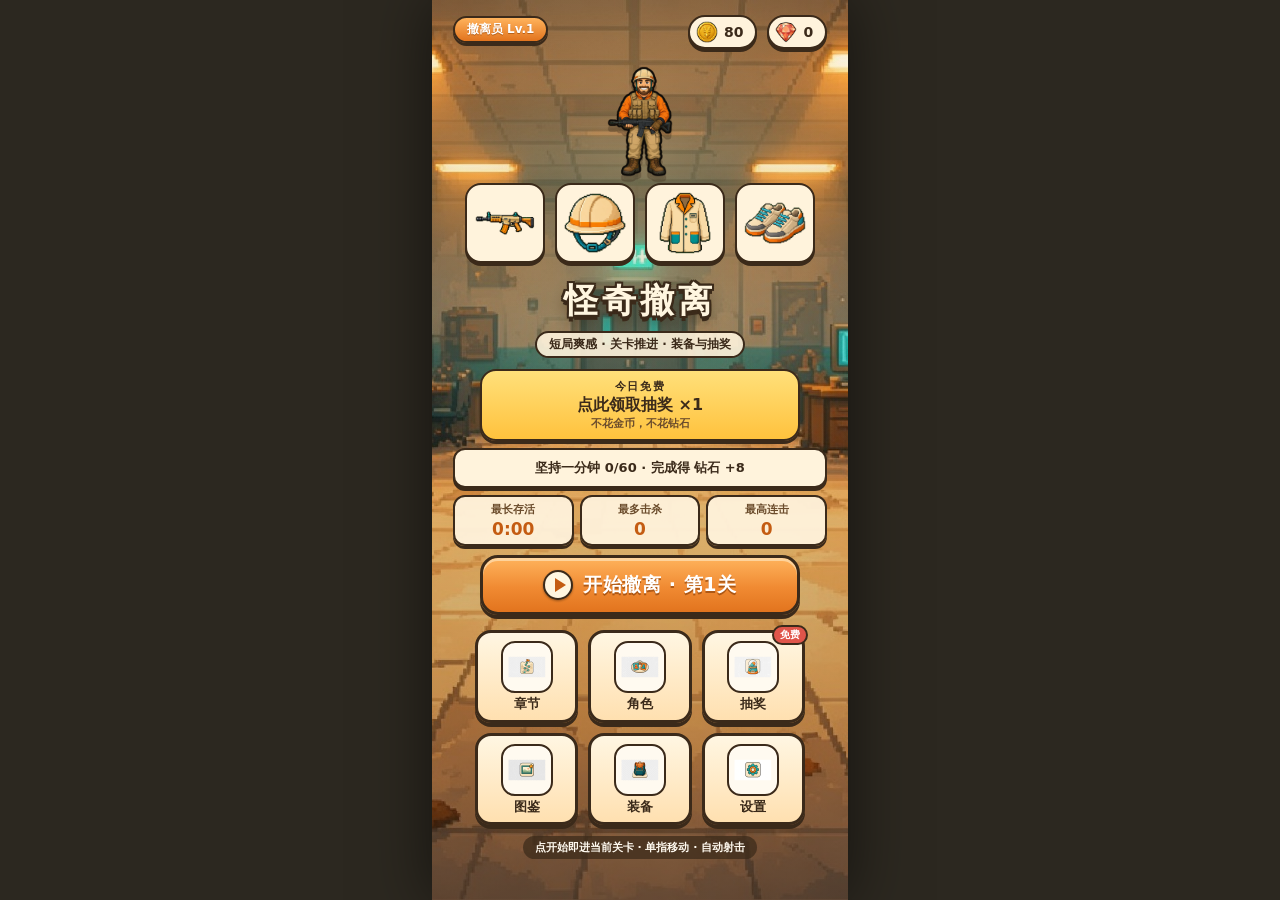
==== guaiqi-evacuate/index.html @ c4821981 "Merge main into the polish branch and keep the new hub art. Daily claim, achievements, and softer ba" ====
<!DOCTYPE html>
<html lang="zh-CN">
<head>
  <meta charset="UTF-8" />
  <link rel="icon" href="data:," />
  <meta name="viewport" content="width=device-width, initial-scale=1, maximum-scale=1, user-scalable=no, viewport-fit=cover" />
  <meta name="apple-mobile-web-app-capable" content="yes" />
  <meta name="mobile-web-app-capable" content="yes" />
  <meta name="theme-color" content="#f2d9a8" />
  <title>怪奇撤离</title>
  <link rel="stylesheet" href="css/style.css" />
</head>
<body>
  <div id="app">
    <div id="loading" class="screen">
      <div class="load-art" aria-hidden="true"></div>
      <div class="load-scrim"></div>
      <div class="load-inner">
        <img class="logo-img" src="assets/logo_evacuate.png" alt=""/>
        <h1 class="title-zh">怪奇撤离</h1>
        <p class="subtitle">废弃设施 · 清怪撤离</p>
        <div class="progress-wrap"><div id="load-bar" class="progress-bar"></div></div>
        <p id="load-text" class="load-text">加载中… 0%</p>
      </div>
    </div>

    <div id="home" class="screen hidden">
      <div class="home-bg"></div>
      <div id="meta-player-lv" class="meta-lv">撤离员 Lv.1</div>
      <div class="currency-bar">
        <div class="cur-chip coin"><img class="cur-ico" src="assets/icon_coin.png" alt=""/><strong id="meta-coins">0</strong></div>
        <div class="cur-chip dia"><img class="cur-ico" src="assets/icon_diamond.png" alt=""/><strong id="meta-diamonds">0</strong></div>
      </div>
      <div class="home-content">
        <div class="home-hero">
          <img id="home-hero-art" class="home-hero-art" src="assets/char_grin_full.png" alt=""/>
          <div id="home-loadout" class="home-loadout"></div>
        </div>
        <h1 class="title-zh">怪奇撤离</h1>
        <p class="tagline">短局爽感 · 关卡推进 · 装备与抽奖</p>
        <button type="button" id="daily-gift" class="daily-gift hidden">
          <span class="dg-kicker">今日免费</span>
          <span class="dg-main">点此领取抽奖 ×1</span>
          <span class="dg-sub">不花金币，不花钻石</span>
        </button>
        <div id="daily-quest-chip" class="quest-chip"></div>
        <div class="stats-row">
          <div class="stat-chip"><span>最长存活</span><strong id="best-time">0:00</strong></div>
          <div class="stat-chip"><span>最多击杀</span><strong id="best-kills">0</strong></div>
          <div class="stat-chip"><span>最高连击</span><strong id="best-combo">0</strong></div>
        </div>
        <button id="btn-play" class="btn primary glow btn-play"><span class="play-ico" aria-hidden="true"></span><span id="btn-play-label">开始撤离</span><span class="btn-shine" aria-hidden="true"></span></button>
        <div class="hub-grid">
          <button id="btn-stages" class="hub-btn"><img src="assets/hub_stages.png" alt=""/><span>章节</span></button>
          <button id="btn-chars" class="hub-btn"><img src="assets/hub_chars.png" alt=""/><span>角色</span></button>
          <button id="btn-gacha" class="hub-btn hub-gift"><img src="assets/hub_gacha.png" alt=""/><span>抽奖</span><i id="hub-gacha-dot" class="hub-dot hidden">免费</i></button>
          <button id="btn-gallery" class="hub-btn"><img src="assets/hub_gallery.png" alt=""/><span>图鉴</span></button>
          <button id="btn-bag" class="hub-btn"><img src="assets/hub_bag.png" alt=""/><span>装备</span></button>
          <button id="btn-settings" class="hub-btn"><img src="assets/hub_settings.png" alt=""/><span>设置</span></button>
        </div>
        <p class="hint">点开始即进当前关卡 · 单指移动 · 自动射击</p>
      </div>
    </div>

    <!-- Stage select -->
    <div id="stages" class="overlay hidden">
      <div class="panel wide">
        <h2 class="with-ico"><img src="assets/hub_stages.png" alt=""/>选择关卡</h2>
        <div id="stage-cards" class="stage-cards"></div>
        <button id="btn-stages-close" class="btn ghost">返回</button>
      </div>
    </div>

    <!-- Characters -->
    <div id="chars" class="overlay hidden">
      <div class="panel wide">
        <h2 class="with-ico"><img src="assets/hub_chars.png" alt=""/>选择角色</h2>
        <div id="char-cards" class="char-cards"></div>
        <button id="btn-chars-close" class="btn ghost">返回</button>
      </div>
    </div>

    <!-- Gacha -->
    <div id="gacha" class="overlay hidden">
      <div class="panel">
        <h2 class="with-ico"><img src="assets/hub_gacha.png" alt=""/>设施补给抽奖</h2>
        <p class="gacha-pity">保底进度 <strong id="pity-num">0</strong>/10（必出史诗+）</p>
        <p class="gacha-note">已拥有的装备/挂件出率提升，重复抽到 = 免费强化</p>
        <p id="gacha-free-status" class="gacha-free-status">今日免费还没领，点下面的金色按钮</p>
        <div id="gacha-result" class="gacha-result hidden"></div>
        <button id="btn-gacha-free" class="btn primary glow">每日免费 ×1</button>
        <button id="btn-gacha-ad" class="btn secondary">看广告再抽</button>
        <button id="btn-gacha-coin" class="btn secondary">金币抽（80）</button>
        <button id="btn-gacha-dia" class="btn secondary">钻石抽（15）</button>
        <button id="btn-gacha-close" class="btn ghost">返回</button>
      </div>
    </div>

    <!-- Gallery -->
    <div id="gallery" class="overlay hidden">
      <div class="panel wide">
        <h2 class="with-ico"><img src="assets/hub_gallery.png" alt=""/>设施图鉴 <small id="gallery-count"></small></h2>
        <div id="gallery-grid" class="gallery-grid"></div>
        <div id="gallery-detail" class="gallery-detail hidden"></div>
        <button id="btn-gallery-close" class="btn ghost">返回</button>
      </div>
    </div>

    <!-- Gear + charm bag -->
    <div id="bag" class="overlay hidden">
      <div class="panel wide premium-panel">
        <h2 class="with-ico"><img src="assets/hub_bag.png" alt=""/>装备栏</h2>
        <p id="mat-line" class="mat-line">材料 —</p>
        <div id="gear-slots" class="gear-slots"></div>
        <h3 class="subhead">被动挂件（最多2）</h3>
        <div id="equip-slots" class="equip-slots"></div>
        <h3 class="subhead">背包</h3>
        <div id="bag-grid" class="bag-grid"></div>
        <button id="btn-bag-close" class="btn ghost">返回</button>
      </div>
    </div>

    <div id="game-wrap" class="screen hidden">
      <canvas id="game" width="390" height="844"></canvas>
      <div id="hud" class="hud">
        <button type="button" id="btn-pause" class="hud-pause" aria-label="暂停" title="暂停">
          <img src="assets/ui_btn_pause.png" alt=""/>
        </button>
        <div class="hud-stage"><span id="hud-stage">办公区</span> · <span id="hud-wave">波次 1</span></div>
        <div class="hud-top">
          <div class="hp-wrap"><div id="hp-bar" class="hp-bar"></div></div>
          <div class="hud-meta">
            <span id="hud-time">0:00</span>
            <span id="hud-kills">击杀 0</span>
            <span id="hud-lv">Lv.1</span>
          </div>
        </div>
        <div class="xp-wrap"><div id="xp-bar" class="xp-bar"></div></div>
        <div class="hud-progress"><div id="clear-bar" class="clear-bar"></div></div>
        <div id="hud-combo" class="hud-combo hidden">×0</div>
        <div id="hud-shield" class="hud-shield hidden">盾×0</div>
      </div>
      <div id="move-hint" class="move-hint hidden">按住屏幕拖动移动</div>
      <div id="joystick" class="joystick">
        <div id="joy-base" class="joy-base"></div>
        <div id="joy-knob" class="joy-knob"></div>
      </div>
    </div>

    <div id="upgrade" class="overlay hidden">
      <div class="panel pulse-panel premium-panel">
        <h2>升级！选择一项</h2>
        <div id="upgrade-cards" class="cards"></div>
      </div>
    </div>

    <div id="chest-pick" class="overlay hidden">
      <div class="panel premium-panel">
        <h2>打开物资箱</h2>
        <div class="chest-choices">
          <button class="chest-btn" data-kind="heal"><img src="assets/chest_heal.png" alt=""/><span>回复生命</span></button>
          <button class="chest-btn" data-kind="coin"><img src="assets/chest_coin.png" alt=""/><span>金币奖励</span></button>
          <button class="chest-btn" data-kind="upgrade"><img src="assets/chest_upgrade.png" alt=""/><span>随机升级</span></button>
        </div>
      </div>
    </div>

    <div id="result" class="overlay hidden">
      <div class="panel result-panel premium-panel">
        <h2 id="res-title">撤离失败</h2>
        <p id="res-flavor" class="res-flavor"></p>
        <div id="res-chips" class="res-chips"></div>
        <div id="res-reward-line" class="res-reward-line hidden">
          <span>通关奖励</span>
          <span class="rw"><img src="assets/icon_coin.png" alt=""/>+<strong id="res-reward-coins">0</strong></span>
          <span class="rw"><img src="assets/icon_diamond.png" alt=""/>+<strong id="res-reward-dias">0</strong></span>
        </div>
        <div class="result-stats">
          <p><span>章节</span><strong id="res-stage">—</strong></p>
          <p><span>存活</span><strong id="res-time">0:00</strong></p>
          <p><span>击杀</span><strong id="res-kills">0</strong></p>
          <p><span>最高连击</span><strong id="res-combo">0</strong></p>
          <p class="hidden"><span>金币</span><strong id="res-coins">0</strong></p>
          <p id="res-dia-row" class="hidden"><span>钻石</span><strong id="res-diamonds">0</strong></p>
        </div>
        <button id="btn-double" class="btn ad-btn"><span class="ad-tag">AD</span>看广告 · 奖励翻倍</button>
        <button id="btn-revive" class="btn secondary"><span class="ad-tag">AD</span>看广告复活（满血一半）</button>
        <div id="res-power-hint" class="res-power-hint hidden"></div>
        <div id="res-cta-row" class="res-cta-row hidden">
          <button id="btn-goto-upgrade" class="btn secondary">去强化</button>
          <button id="btn-goto-gacha" class="btn secondary">去抽奖</button>
        </div>
        <button id="btn-next-stage" class="btn primary glow hidden">下一关</button>
        <button id="btn-retry" class="btn primary glow">再来一局</button>
        <button id="btn-home" class="btn ghost">返回首页</button>
      </div>
    </div>

    <div id="settings" class="overlay hidden">
      <div class="panel">
        <h2 class="with-ico"><img src="assets/hub_settings.png" alt=""/>设置</h2>
        <label class="toggle-row"><span>音效</span><input type="checkbox" id="chk-sound" checked /></label>
        <p class="settings-note">存档保存在本机。重置会清空金币、装备、关卡和抽奖进度。</p>
        <button id="btn-reset-save" class="btn ghost" type="button">重置存档</button>
        <button id="btn-settings-close" class="btn primary">关闭</button>
      </div>
    </div>

    <div id="pause-menu" class="overlay hidden">
      <div class="panel premium-panel">
        <h2>暂停</h2>
        <button id="btn-pause-resume" class="btn primary">继续</button>
        <button id="btn-pause-retry" class="btn warm">重新开始</button>
        <button id="btn-pause-home" class="btn ghost">返回首页</button>
      </div>
    </div>

    <div id="achieve" class="achieve hidden" role="status">
      <div class="achieve-kicker">成就</div>
      <div class="achieve-name"></div>
      <div class="achieve-desc"></div>
    </div>
    <div id="confirm-reset" class="overlay hidden">
      <div class="panel confirm-panel">
        <h2>重置存档？</h2>
        <p class="confirm-copy">将清除本机全部进度，包括金币、钻石、装备、关卡与抽奖记录。此操作无法撤销。</p>
        <button id="btn-reset-yes" class="btn danger" type="button">确认重置</button>
        <button id="btn-reset-no" class="btn ghost" type="button">取消</button>
      </div>
    </div>
    <div id="toast" class="toast hidden"></div>
  </div>
  <script type="module" src="js/main.js"></script>
</body>
</html>
---- guaiqi-evacuate/css/style.css ----
/* 怪奇撤离 — beige/grey facility UI */
:root {
  --bg-deep: #3d3830;
  --glow: #f0c878;
  --glow-soft: #e0b06099;
  --accent: #c47a32;
  --pink: #d4654a;
  --green: #8a9a62;
  --panel: rgba(45, 40, 34, 0.82);
  --panel-border: rgba(200, 175, 120, 0.42);
  --text: #fff8ec;
  --muted: #c8b8a0;
  --common: #9aaa90;
  --rare: #c47a32;
  --epic: #e0b050;
  --legendary: #d4654a;
  --cream: #fff4e0;
}
* { box-sizing: border-box; margin: 0; padding: 0; }
html, body {
  width: 100%; height: 100%; overflow: hidden; background: #2c2820;
  display: flex; align-items: center; justify-content: center;
  color: var(--text);
  font-family: "PingFang SC", "Noto Sans SC", "Microsoft YaHei", system-ui, sans-serif;
  -webkit-tap-highlight-color: transparent; touch-action: none;
  user-select: none; -webkit-user-select: none;
}
#app {
  position: relative;
  /* Letterbox: keep 390×844 even when the window is taller than the design or hits max-width. */
  aspect-ratio: 390 / 844;
  width: min(100vw, 480px, calc(100vh * 390 / 844));
  height: auto;
  max-height: 100vh;
  margin: 0 auto; background: var(--bg-deep);
  overflow: hidden; box-shadow: 0 0 60px rgba(0,0,0,0.55);
}
.screen {
  position: absolute; inset: 0; display: flex; flex-direction: column;
  align-items: center; justify-content: center;
}
.hidden { display: none !important; }

#loading {
  background: #2c2820;
  z-index: 50;
  justify-content: flex-end;
  padding-bottom: 8%;
}
.load-art {
  position: absolute; inset: 0;
  background: url("../assets/splash_loading.jpg") center/cover no-repeat;
  transform: scale(1.02);
}
.load-scrim {
  position: absolute; inset: 0;
  background: linear-gradient(180deg, rgba(40,36,28,0.12) 0%, rgba(40,36,28,0.28) 45%, rgba(36,32,26,0.72) 78%, rgba(32,28,22,0.88) 100%);
}
.load-inner {
  position: relative; z-index: 2; text-align: center; padding: 20px; width: 88%;
}
.logo-img {
  width: 96px; height: 96px; object-fit: contain; border-radius: 22px;
  border: 2px solid rgba(160,150,130,0.5);
  box-shadow: 0 8px 28px rgba(0,0,0,0.5);
  margin: 0 auto 6px; display: block; background: #243028;
}
.logo-img.home-logo { width: 108px; height: 108px; margin-bottom: 2px; }
.evac-logo {
  font-size: 48px; color: var(--glow);
  text-shadow: 0 0 16px var(--glow-soft);
  animation: pulse 1.6s ease-in-out infinite;
}
.evac-logo.big { font-size: 56px; margin-bottom: 4px; }
@keyframes pulse {
  0%, 100% { transform: scale(1); opacity: 1; }
  50% { transform: scale(1.08); opacity: 0.88; }
}
.title-zh {
  font-size: 30px; font-weight: 800; letter-spacing: 0.12em;
  color: #fff8ec;
  text-shadow: 0 2px 0 rgba(0,0,0,0.45), 0 0 12px rgba(100,90,70,0.25);
  margin: 8px 0 4px;
}
.subtitle, .tagline { color: #c8c0a8; font-size: 13px; margin-bottom: 14px; }
.progress-wrap {
  height: 10px; background: rgba(255,255,255,0.12); border-radius: 99px;
  overflow: hidden; margin-bottom: 10px; border: 1px solid rgba(180,160,110,0.35);
}
.progress-bar {
  height: 100%; width: 0%;
  background: linear-gradient(90deg, #6a7a6a, #c4b090); border-radius: 99px;
  transition: width 0.15s ease;
}
.load-text { font-size: 12px; color: #b8b090; }


#home {
  background: #3d3830 url("../assets/home_bg_warm.jpg") center top / cover no-repeat;
  justify-content: flex-start; padding-top: 8px; overflow-y: auto;
}
.home-bg {
  position: absolute; inset: 0; pointer-events: none;
  background:
    linear-gradient(180deg, rgba(45,40,34,0.08) 0%, rgba(45,40,34,0.22) 50%, rgba(40,36,30,0.4) 100%),
    radial-gradient(circle at 20% 70%, rgba(224,160,80,0.16) 0%, transparent 42%),
    radial-gradient(circle at 80% 40%, rgba(240,200,120,0.18) 0%, transparent 38%);
}
.currency-bar {
  position: relative; z-index: 2; display: flex; gap: 10px;
  width: 90%; margin: 10px auto 0; justify-content: flex-end;
}
.cur-chip {
  display: flex; align-items: center; gap: 6px;
  background: var(--panel); border: 1px solid var(--panel-border);
  border-radius: 99px; padding: 6px 12px; font-size: 14px;
}
.cur-ico { width: 22px; height: 22px; object-fit: contain; }
.cur-chip.dia { border-color: rgba(106,154,170,0.55); }
.home-content {
  position: relative; z-index: 1; display: flex; flex-direction: column;
  align-items: center; width: 90%; gap: 8px; padding-bottom: 24px;
}
.daily-gift {
  background: linear-gradient(90deg, rgba(40,32,22,0.82), rgba(55,42,28,0.78));
  border: 1.5px solid rgba(240,190,110,0.75); border-radius: 99px;
  padding: 7px 16px; font-size: 13px; font-weight: 700;
  color: #ffe6a8; text-shadow: 0 1px 2px rgba(0,0,0,0.7);
  animation: pulse 1.8s ease-in-out infinite;
}
.quest-chip {
  width: 100%; font-size: 13px; font-weight: 600; color: #f2e6c8; text-align: center;
  background: rgba(28,24,18,0.72); border-radius: 12px; padding: 9px 10px;
  border: 1px solid rgba(220,180,100,0.45);
  text-shadow: 0 1px 2px rgba(0,0,0,0.65);
}
.quest-chip.ready { border-color: #f0c060; color: #ffe6a8; }
.stats-row { display: flex; gap: 6px; width: 100%; margin: 4px 0 8px; }
.stat-chip {
  flex: 1; background: var(--panel); border: 1px solid var(--panel-border);
  border-radius: 12px; padding: 8px 4px; text-align: center;
}
.stat-chip span { display: block; font-size: 10px; color: var(--muted); margin-bottom: 2px; }
.stat-chip strong { font-size: 14px; color: var(--glow); }

.btn {
  width: 100%; max-width: 300px; padding: 12px 16px;
  border-radius: 14px; font-size: 15px; font-weight: 700; cursor: pointer;
  transition: transform 0.12s, filter 0.12s; font-family: inherit; color: var(--text);
  border: 2.5px solid #3a3428;
  background: linear-gradient(180deg, #a8c070 0%, #7a9a52 55%, #5e7a40 100%);
  box-shadow: inset 0 1px 0 rgba(255,255,240,0.28), 0 4px 14px rgba(0,0,0,0.3);
  text-shadow: 0 1px 0 rgba(0,0,0,0.2);
}
.btn:active { transform: scale(0.97); filter: brightness(0.95); }
.btn.primary, .btn.primary.glow {
  background: linear-gradient(180deg, #c8e090 0%, #9ab860 50%, #6e8e40 100%);
  color: #1a1c14;
  border-color: #3a3428;
  box-shadow: inset 0 1px 0 rgba(255,255,230,0.35), 0 5px 16px rgba(120,160,60,0.25);
}
.btn.secondary {
  background: linear-gradient(180deg, #5a564c 0%, #3e3c36 100%);
  border-color: #c4a860;
  color: #e8e0d0;
  box-shadow: inset 0 1px 0 rgba(255,240,200,0.08), 0 4px 10px rgba(0,0,0,0.35);
}
.btn.ghost {
  background: rgba(30,30,28,0.55);
  border: 2px solid rgba(180,160,110,0.45);
  color: var(--muted); font-weight: 500; font-size: 14px;
  box-shadow: none; text-shadow: none;
}
.btn:disabled { opacity: 0.45; }

/* Play button with facility art */
.btn.btn-play {
  display: flex; align-items: center; justify-content: center; gap: 10px;
  min-height: 52px; padding: 10px 18px;
  background:
    linear-gradient(180deg, rgba(200,224,130,0.95), rgba(120,160,72,0.96)),
    #8aac58;
  background-size: cover;
  color: #1a1c14;
  border: 3px solid #3a3428;
  border-radius: 16px;
}
.btn.btn-play .play-ico {
  width: 28px; height: 28px; object-fit: contain;
  filter: drop-shadow(0 1px 1px rgba(0,0,0,0.35));
}

/* HUD pause — sit under stage line, never cover kills/LV */
.hud-pause {
  position: absolute; top: 36px; right: 10px; z-index: 12;
  width: 40px; height: 40px; padding: 0; margin: 0;
  border: 2px solid #3a3428; border-radius: 10px;
  cursor: pointer; pointer-events: auto;
  background: linear-gradient(180deg, #5a564c 0%, #2e2c28 100%);
  box-shadow: 0 2px 0 #141210, inset 0 1px 0 rgba(240,230,200,0.2);
  display: flex; align-items: center; justify-content: center;
}

.hud-pause .pause-bars {
  display: block; width: 14px; height: 16px;
  background:
    linear-gradient(#f0e8d0,#f0e8d0) left/4px 100% no-repeat,
    linear-gradient(#f0e8d0,#f0e8d0) right/4px 100% no-repeat;
  opacity: 0.95;
}
.hud-pause img { display: none; }
.hud-pause img {
  width: 18px; height: 18px; object-fit: contain;
  filter: brightness(0) invert(0.9);
  opacity: 0.95;
}
.hud .hud-pause { pointer-events: auto; }
.hud-top { padding-right: 48px; } /* HP + kills clear of pause */
.hud-stage { padding-right: 8px; }
.hud-meta { padding-right: 0; }

/* Pause overlay */
#pause-menu .panel {
  text-align: center;
}
#pause-menu .btn { margin-top: 10px; }

/* Facility panel / bars */
.panel.premium-panel, .panel {
  border: 2.5px solid rgba(196,168,96,0.45);
  background: rgba(45,40,34,0.9);
  box-shadow: 0 16px 48px rgba(0,0,0,0.55), inset 0 0 0 1px rgba(40,40,36,0.8);
}
.hp-wrap {
  border: 2px solid rgba(40,40,36,0.9) !important;
  background: rgba(20,20,18,0.7) !important;
  border-radius: 6px !important;
  height: 12px !important;
  box-shadow: inset 0 0 0 1px rgba(180,160,90,0.35);
}
.hp-bar {
  background: linear-gradient(90deg, #c06070, #e0a0a8) !important;
  border-radius: 4px !important;
}
.xp-wrap {
  border: 1px solid rgba(40,40,36,0.8);
  box-shadow: inset 0 0 0 1px rgba(180,160,90,0.25);
  border-radius: 4px !important;
  height: 6px !important;
}
.xp-bar {
  background: linear-gradient(90deg, #6a7a6a, #c4b090) !important;
  border-radius: 3px !important;
}
.char-thumb, .stage-thumb {
  border-radius: 12px !important;
  overflow: hidden;
  background: rgba(20,20,18,0.6) !important;
  border: 1.5px solid rgba(160,150,130,0.4) !important;
}
.char-thumb img, .stage-thumb img {
  object-fit: contain;
  /* avoid circular crop feel */
  border-radius: 0;
}
.hint { font-size: 11px; color: var(--muted); margin-top: 4px; opacity: 0.85; text-align: center; }

.hub-grid {
  display: grid; grid-template-columns: repeat(3, 1fr); gap: 12px;
  width: 100%; max-width: 320px; margin-top: 8px;
}
.hub-btn {
  background: rgba(55,50,42,0.75); border: 1.5px solid rgba(240,200,120,0.38);
  border-radius: 16px; padding: 12px 6px 10px; color: var(--text);
  font-size: 12px; line-height: 1.35; cursor: pointer; font-family: inherit;
  display: flex; flex-direction: column; align-items: center; gap: 6px;
  box-shadow: 0 4px 12px rgba(0,0,0,0.22), inset 0 1px 0 rgba(255,240,200,0.08);
}
.hub-btn img { width: 42px; height: 42px; object-fit: contain; border-radius: 10px; filter: drop-shadow(0 2px 4px rgba(0,0,0,0.3)); }
.hub-btn.hub-gift { border-color: rgba(232,136,154,0.65); box-shadow: 0 0 14px rgba(232,136,154,0.2); }
.hub-btn:active { background: rgba(224,160,80,0.18); }

#game-wrap { background: #1a2218; justify-content: flex-start; }
#game {
  display: block; width: 100%; height: 100%; touch-action: none;
  object-fit: contain;
  object-position: center center;
  image-rendering: auto;
}
.hud {
  position: absolute; top: 0; left: 0; right: 0;
  padding: 10px 12px 0; pointer-events: none; z-index: 5;
}
.hud .hud-pause { pointer-events: auto; }
.hud-stage {
  font-size: 11px; color: var(--accent); text-shadow: 0 1px 3px #000;
  margin-bottom: 4px; font-weight: 600;
}
.hud-top { display: flex; align-items: center; gap: 8px; }
.hp-wrap {
  flex: 1; height: 11px; background: rgba(0,0,0,0.45); border-radius: 99px;
  overflow: hidden; border: 1px solid rgba(196,120,120,0.35);
}
.hp-bar {
  height: 100%; width: 100%;
  background: linear-gradient(90deg, #c06070, #e0a0a8); border-radius: 99px;
  transition: width 0.15s;
}
.hud-meta {
  display: flex; gap: 7px; font-size: 11px; font-weight: 600;
  color: var(--text); text-shadow: 0 1px 3px #000; white-space: nowrap;
}
.xp-wrap {
  margin-top: 5px; height: 5px; background: rgba(0,0,0,0.4);
  border-radius: 99px; overflow: hidden;
}
.xp-bar {
  height: 100%; width: 0%;
  background: linear-gradient(90deg, #6a7a6a, #c4b090); border-radius: 99px;
}
.hud-progress {
  margin-top: 4px; height: 4px; background: rgba(255,255,255,0.08);
  border-radius: 99px; overflow: hidden;
}
.clear-bar {
  height: 100%; width: 0%;
  background: linear-gradient(90deg, #7a9e8e, #c48898); border-radius: 99px;
  transition: width 0.2s;
}
.hud-combo {
  position: absolute; right: 14px; top: 78px;
  font-size: 28px; font-weight: 900; color: var(--glow);
  text-shadow: 0 0 10px #a08040, 0 2px 4px #000;
  animation: pulse 0.4s ease;
}
.hud-shield {
  position: absolute; left: 14px; top: 78px; font-size: 14px;
  color: #c4b090; font-weight: 700; text-shadow: 0 1px 3px #000;
}

.joystick, .joy-base, .joy-knob {
  /* Visual hidden — touch/mouse input still binds via #game-wrap */
  opacity: 0 !important;
  visibility: hidden !important;
  pointer-events: none !important;
}
.joystick {
  position: absolute; left: 24px; bottom: 48px; width: 120px; height: 120px;
  z-index: 6; display: none;
}

.overlay {
  position: absolute; inset: 0; z-index: 20; display: flex;
  align-items: center; justify-content: center;
  background: rgba(62, 36, 12, 0.55); padding: 16px;
}
.panel {
  width: 100%; max-width: 340px; max-height: 92%; overflow-y: auto;
  background: var(--panel); border: 1px solid var(--panel-border);
  border-radius: 22px; padding: 18px 14px;
  box-shadow: 0 16px 48px rgba(0,0,0,0.5);
}
.panel.premium-panel {
  background: linear-gradient(165deg, rgba(62,56,46,0.96), rgba(48,42,34,0.96));
  border: 1.5px solid rgba(240,200,120,0.5);
  box-shadow: 0 16px 48px rgba(0,0,0,0.45), inset 0 1px 0 rgba(255,240,200,0.12);
}
.panel.wide { max-width: 360px; }
.panel h2 {
  text-align: center; font-size: 20px; margin-bottom: 12px;
  background: linear-gradient(90deg, #e8d090, #a8c4a0);
  -webkit-background-clip: text; background-clip: text; color: transparent;
}
.panel h2 small { font-size: 12px; color: var(--muted); }
.subhead {
  font-size: 13px; color: var(--muted); margin: 10px 0 8px; font-weight: 600;
}
.pulse-panel { animation: panelPulse 0.6s ease; }
@keyframes panelPulse {
  0% { transform: scale(0.92); opacity: 0.6; }
  60% { transform: scale(1.02); }
  100% { transform: scale(1); opacity: 1; }
}

.cards { display: flex; flex-direction: column; gap: 14px; }
@keyframes cardReveal {
  0% { opacity: 0; transform: translateY(22px) scale(0.85); }
  70% { opacity: 1; transform: translateY(-3px) scale(1.02); }
  100% { opacity: 1; transform: translateY(0) scale(1); }
}
@keyframes iconBounce {
  0% { transform: scale(0.6); }
  55% { transform: scale(1.12); }
  100% { transform: scale(1); }
}
.card {
  display: flex; align-items: center; gap: 14px; padding: 14px 14px 14px 16px;
  border-radius: 18px; background: rgba(52,46,38,0.88);
  border: 2.5px solid rgba(200,175,120,0.4); cursor: pointer;
  text-align: left; color: var(--text); font-family: inherit;
  box-shadow: 0 6px 18px rgba(0,0,0,0.28), inset 0 1px 0 rgba(255,240,200,0.08);
  position: relative; overflow: hidden;
  opacity: 0;
  animation: cardReveal 0.38s cubic-bezier(0.22, 1.1, 0.36, 1) forwards;
}
.card:nth-child(1) { animation-delay: 0.04s; }
.card:nth-child(2) { animation-delay: 0.12s; }
.card:nth-child(3) { animation-delay: 0.2s; }
.card::before {
  content: ''; position: absolute; left: 0; top: 0; bottom: 0; width: 5px;
  background: var(--common);
}
.card.rarity-common { border-color: rgba(142,207,122,0.65); }
.card.rarity-common::before { background: var(--common); }
.card.rarity-rare {
  border-color: rgba(196,122,50,0.85);
  box-shadow: 0 0 16px rgba(196,122,50,0.22), 0 6px 18px rgba(0,0,0,0.28);
}
.card.rarity-rare::before { background: var(--rare); }
.card.rarity-epic {
  border-color: rgba(240,200,120,0.85);
  box-shadow: 0 0 18px rgba(240,200,120,0.28), 0 6px 18px rgba(0,0,0,0.28);
}
.card.rarity-epic::before { background: var(--epic); }
.card.rarity-legendary { border-color: rgba(232,136,154,0.8); }
.card.rarity-legendary::before { background: var(--legendary); }
.card:active, .card:hover { background: rgba(224,160,80,0.16); }
.card-icon {
  width: 68px; height: 68px; border-radius: 16px;
  display: flex; align-items: center; justify-content: center;
  font-size: 24px; background: rgba(28,24,20,0.55);
  border: 1.5px solid rgba(240,200,120,0.4);
  flex-shrink: 0; overflow: hidden;
  animation: iconBounce 0.42s cubic-bezier(0.22, 1.4, 0.36, 1) 0.15s both;
}
.card-icon img, .card-icon canvas {
  width: 100%; height: 100%; object-fit: contain;
  padding: 4px;
  image-rendering: auto;
}
.card-body { flex: 1; display: flex; flex-direction: column; justify-content: center; min-width: 0; }
.card-body h3 {
  font-size: 16px; margin-bottom: 5px; display: flex; align-items: center;
  flex-wrap: wrap; gap: 6px; color: var(--text); font-weight: 800;
}
.card-rarity {
  font-size: 10px; font-weight: 700; margin-left: 2px;
  padding: 2px 7px; border-radius: 99px;
  background: rgba(0,0,0,0.35);
}
.card-body p { font-size: 12.5px; color: var(--muted); line-height: 1.5; }

.stage-cards, .char-cards { display: flex; flex-direction: column; gap: 10px; margin-bottom: 12px; }
.stage-card, .char-card {
  display: flex; gap: 12px; align-items: center; padding: 12px;
  border-radius: 16px; background: rgba(255,255,255,0.04);
  border: 1px solid rgba(180,160,110,0.28); cursor: pointer;
  text-align: left; color: var(--text); font-family: inherit; width: 100%;
}
.stage-card.locked, .char-card.locked { opacity: 0.55; filter: grayscale(0.4); }
.stage-card.selected, .char-card.selected {
  border-color: var(--glow); box-shadow: 0 0 14px rgba(160,150,130,0.25);
}
.stage-thumb, .char-thumb {
  width: 64px; height: 64px; border-radius: 14px;
  background: rgba(0,0,0,0.35); display: flex; align-items: center;
  justify-content: center; font-size: 22px; flex-shrink: 0; overflow: hidden;
  border: 1px solid rgba(180,160,110,0.3);
}
.stage-thumb img, .char-thumb img { width: 100%; height: 100%; object-fit: contain; }
.stage-info h3, .char-info h3 { font-size: 15px; margin-bottom: 2px; }
.stage-info p, .char-info p { font-size: 11px; color: var(--muted); line-height: 1.35; }
.lock-tag { color: var(--pink); font-size: 11px; }

.gallery-grid, .bag-grid {
  display: grid; grid-template-columns: repeat(3, 1fr); gap: 8px; margin-bottom: 12px;
}
.gal-item, .bag-item {
  aspect-ratio: 1; border-radius: 12px; background: rgba(255,255,255,0.04);
  border: 1px solid rgba(180,160,110,0.28); display: flex; flex-direction: column;
  align-items: center; justify-content: center; font-size: 11px; cursor: pointer;
  color: var(--text); padding: 4px; font-family: inherit;
}
.gal-item.locked { filter: brightness(0.25); }
.gal-item .ico { font-size: 22px; margin-bottom: 2px; }
.gallery-detail {
  background: rgba(0,0,0,0.3); border-radius: 12px; padding: 10px;
  margin-bottom: 10px; font-size: 13px; color: var(--muted); text-align: center;
}
.equip-slots { display: flex; gap: 12px; margin-bottom: 14px; justify-content: center; flex-wrap: wrap; }
.equip-slot {
  width: 82px; height: 82px; border-radius: 18px;
  border: 2.5px solid rgba(240,200,120,0.5); display: flex;
  align-items: center; justify-content: center; font-size: 20px;
  background: linear-gradient(165deg, rgba(60,52,42,0.9), rgba(36,32,28,0.85));
  cursor: pointer; color: var(--text);
  box-shadow: 0 4px 14px rgba(0,0,0,0.3), inset 0 0 0 1px rgba(255,240,200,0.08);
}
.equip-slot img, .equip-slot canvas { width: 56px; height: 56px; object-fit: contain; }

.gear-slots {
  display: grid; grid-template-columns: 1fr 1fr; gap: 8px; margin-bottom: 8px;
}
.gear-slot {
  display: flex; align-items: center; gap: 8px; padding: 10px;
  border-radius: 14px; background: rgba(0,0,0,0.28);
  border: 1px solid rgba(180,160,110,0.35); cursor: pointer;
  text-align: left; color: var(--text); font-family: inherit; width: 100%;
}
.gear-slot .gs-label {
  font-size: 10px; color: var(--muted); display: block; margin-bottom: 2px;
}
.gear-slot .gs-name { font-size: 13px; font-weight: 700; }
.gear-slot.empty .gs-name { color: var(--muted); font-weight: 500; }
.gear-slot .gs-ico {
  width: 40px; height: 40px; border-radius: 10px; background: rgba(255,255,255,0.06);
  border: 1px solid rgba(180,160,110,0.3); flex-shrink: 0;
  display: flex; align-items: center; justify-content: center; font-size: 11px; color: var(--muted);
}

.gacha-pity { text-align: center; font-size: 13px; color: var(--muted); margin-bottom: 10px; }
.gacha-result {
  text-align: center; padding: 16px; margin-bottom: 12px;
  border-radius: 16px; background: rgba(160,150,130,0.1);
  border: 1px solid rgba(160,150,130,0.4);
}
.gacha-result .big { font-size: 22px; font-weight: 800; color: var(--glow); }
.gacha-result .sub { font-size: 13px; color: var(--muted); margin-top: 4px; }
#gacha .btn { margin-top: 8px; }

.chest-choices { display: flex; gap: 10px; }
.chest-btn {
  flex: 1; padding: 12px 6px; border-radius: 16px;
  background: rgba(20,22,16,0.55); border: 1.5px solid rgba(180,160,110,0.4);
  color: var(--text); font-size: 12px; line-height: 1.4; cursor: pointer;
  font-family: inherit; display: flex; flex-direction: column; align-items: center; gap: 8px;
  box-shadow: 0 4px 12px rgba(0,0,0,0.25);
}
.chest-btn img { width: 56px; height: 56px; object-fit: contain; border-radius: 10px; }
.chest-btn:active { border-color: var(--glow); background: rgba(160,150,130,0.12); }

.result-stats {
  text-align: center; margin-bottom: 12px; line-height: 1.9;
  font-size: 14px; color: var(--muted);
}
.result-stats strong { color: var(--glow); font-size: 16px; }
.result-panel .btn { margin-top: 8px; }
.res-flavor { text-align: center; font-size: 12px; color: var(--pink); margin-bottom: 8px; }
.res-reward-line {
  display: flex; align-items: center; justify-content: center; gap: 10px;
  margin-bottom: 10px; font-size: 13px; color: var(--cream);
  padding: 8px; border-radius: 12px; background: rgba(0,0,0,0.25);
  border: 1px solid rgba(180,160,110,0.3);
}
.res-reward-line .rw { display: inline-flex; align-items: center; gap: 4px; }
.res-reward-line img { width: 20px; height: 20px; }

.toggle-row {
  display: flex; justify-content: space-between; align-items: center;
  padding: 12px 4px 20px; font-size: 16px;
}
.toggle-row input { width: 22px; height: 22px; accent-color: #7a9e6e; }

.toast {
  position: absolute; bottom: 26%; left: 50%; transform: translateX(-50%);
  z-index: 40; background: rgba(42,48,38,0.95); border: 1px solid var(--panel-border);
  padding: 10px 18px; border-radius: 99px; font-size: 13px;
  white-space: nowrap; pointer-events: none; animation: fadeUp 0.3s ease;
}
@keyframes fadeUp {
  from { opacity: 0; transform: translateX(-50%) translateY(8px); }
  to { opacity: 1; transform: translateX(-50%) translateY(0); }
}

.stage-pager {
  display: flex; align-items: center; justify-content: space-between; gap: 6px;
  margin-bottom: 10px; font-size: 11px; color: var(--muted);
}
.stage-pager button {
  padding: 6px 10px; border-radius: 10px; border: 1px solid rgba(180,160,110,0.4);
  background: rgba(0,0,0,0.3); color: var(--text); font-family: inherit; cursor: pointer;
}
.stage-pager button:disabled { opacity: 0.35; }
.meta-lv {
  width: 90%; text-align: center; font-size: 12px; color: var(--glow);
  margin: 4px auto 0; position: relative; z-index: 2;
}

.mat-line{font-size:12px;color:#6a7a5a;margin:4px 0 10px;letter-spacing:.02em}
.res-power-hint{margin:8px 0;padding:8px 10px;background:rgba(196,160,80,.12);border:1px solid rgba(196,160,80,.35);border-radius:10px;font-size:13px;color:#5a4a28;line-height:1.4}
.res-cta-row{display:flex;gap:8px;margin:8px 0 4px}
.res-cta-row .btn{flex:1}


/* Gear showcase icons */
.gs-img, .bag-ico {
  width: 44px; height: 44px; object-fit: contain;
  filter: drop-shadow(0 2px 4px rgba(0,0,0,0.35));
  flex-shrink: 0;
}
.gear-slot {
  display: flex; align-items: center; gap: 10px;
  background: linear-gradient(180deg, rgba(70,62,50,0.9), rgba(42,38,32,0.92));
  border: 1.5px solid rgba(240,200,120,0.4);
  border-radius: 14px; padding: 10px 12px;
}
.gear-slots { display: grid; grid-template-columns: 1fr 1fr; gap: 10px; width: 100%; }
.home-hero {
  width: 100%; display: flex; flex-direction: column; align-items: center;
  margin: 4px 0 6px;
}
.home-hero-art {
  width: 148px; height: 148px; object-fit: contain;
  filter: drop-shadow(0 8px 18px rgba(0,0,0,0.45));
  animation: heroBob 2.8s ease-in-out infinite;
}
@keyframes heroBob {
  0%,100% { transform: translateY(0); }
  50% { transform: translateY(-6px); }
}
.home-loadout {
  display: flex; gap: 8px; justify-content: center; margin: 6px 0 4px; width: 100%;
}
.home-loadout img {
  width: 40px; height: 40px; object-fit: contain;
  background: rgba(30,28,24,0.55);
  border: 1.5px solid rgba(240,200,120,0.45);
  border-radius: 12px; padding: 4px;
}


/* Framed home buttons */
.btn.primary, .btn.btn-play {
  background: linear-gradient(180deg, rgba(255,179,92,0.9), rgba(226,116,30,0.95));
  border: 3px solid #3a3428;
  min-height: 54px;
}
.btn.secondary {
  background: linear-gradient(180deg, #f6e2c4, #e7c79a);
}
.card-icon {
  width: 72px; height: 72px; flex-shrink: 0;
  display: flex; align-items: center; justify-content: center;
  border-radius: 16px;
  background: rgba(20,18,14,0.45);
  border: 1.5px solid rgba(240,200,120,0.35);
  overflow: hidden;
}
.card {
  display: flex; gap: 12px; align-items: center;
  padding: 14px 14px;
  border-radius: 18px;
}

.char-thumb { position: relative; overflow: hidden; }
.char-lock-badge {
  position: absolute; inset: auto 6px 6px auto;
  background: rgba(20,16,12,0.85); color: #ffe6a8;
  border: 1px solid rgba(240,190,110,0.6);
  border-radius: 8px; padding: 2px 8px; font-size: 12px; font-weight: 700;
}
.char-card.locked .char-thumb img { opacity: 0.9; }

/* =====================================================================
   R2 · Bright cartoon-ruin theme (cream / clay / orange, thick ink outline)
   Overrides the earlier dark-gray panel skin. Keep everything below this
   line as the single source of truth for panel / button / chip styling.
   ===================================================================== */
:root {
  --ink: #3b2a1a;
  --ink-soft: #6b4c2c;
  --paper: #fff3dc;
  --paper-2: #f7e1b5;
  --orange: #f08a32;
  --orange-d: #c45c12;
  --teal: #c9843a;
  --teal-d: #8a5420;
  --red: #e0554a;
  --gold: #ffc23d;
}

/* overlay + panels */
.overlay { background: rgba(62, 36, 12, 0.58); backdrop-filter: none; -webkit-backdrop-filter: none; }
.panel, .panel.premium-panel {
  --text: var(--ink); --muted: var(--ink-soft);
  color: var(--ink);
  background: linear-gradient(180deg, #fff8ea 0%, var(--paper) 55%, var(--paper-2) 100%);
  border: 3px solid var(--ink);
  border-radius: 22px;
  box-shadow: 0 6px 0 rgba(59,42,26,0.55), 0 18px 40px rgba(40,20,0,0.35);
}
.panel h2 {
  background: none; -webkit-background-clip: initial; background-clip: initial;
  color: var(--ink); font-size: 21px; font-weight: 900; letter-spacing: 0.04em;
  margin: -4px -2px 12px; padding-bottom: 8px;
  border-bottom: 3px dashed rgba(59,42,26,0.18);
}
.panel h2 small { color: var(--orange-d); font-weight: 800; }
.subhead { color: var(--ink); font-weight: 800; }

/* buttons */
.btn {
  color: var(--ink); border: 3px solid var(--ink); border-radius: 16px;
  font-weight: 900; letter-spacing: 0.03em; text-shadow: none;
  box-shadow: 0 4px 0 var(--ink); position: relative;
}
.btn:active { transform: translateY(3px); box-shadow: 0 1px 0 var(--ink); filter: none; }
.btn.primary, .btn.primary.glow, .btn.btn-play {
  background: linear-gradient(180deg, #ffb35c 0%, var(--orange) 55%, #e2741e 100%);
  color: #fff; text-shadow: 0 2px 0 rgba(120,50,0,0.55);
  border: 3px solid var(--ink); box-shadow: 0 4px 0 var(--ink), inset 0 3px 0 rgba(255,236,200,0.6);
}
.btn.secondary {
  background: linear-gradient(180deg, #f8e6cc 0%, #e7c79a 60%, #d7b07a 100%);
  color: var(--ink); text-shadow: none;
  border: 3px solid var(--ink); box-shadow: 0 4px 0 var(--ink), inset 0 3px 0 rgba(255,248,230,0.7);
}
.btn.ghost {
  background: #fff8ea; color: var(--ink-soft); border: 3px solid var(--ink);
  box-shadow: 0 3px 0 var(--ink); font-weight: 800;
}
.btn:disabled { opacity: 1; filter: grayscale(0.6) brightness(0.92); box-shadow: 0 2px 0 var(--ink); }
.ad-tag {
  display: inline-block; margin-right: 8px; padding: 1px 6px; border-radius: 6px;
  background: var(--ink); color: var(--gold); font-size: 11px; font-weight: 900;
  vertical-align: 2px; text-shadow: none; letter-spacing: 0.05em;
}
.btn.ad-btn {
  background: linear-gradient(180deg, #ffe07a 0%, var(--gold) 60%, #f0a81c 100%);
  color: var(--ink); text-shadow: 0 1px 0 rgba(255,250,220,0.7);
  box-shadow: 0 4px 0 var(--ink), inset 0 3px 0 rgba(255,250,220,0.7);
}

/* home */
#home { background-color: #6b4a2a; }
.home-bg {
  background:
    linear-gradient(180deg, rgba(255,214,150,0.10) 0%, rgba(80,46,16,0.10) 45%, rgba(70,40,12,0.42) 100%),
    radial-gradient(circle at 50% 18%, rgba(255,210,130,0.30) 0%, transparent 45%);
}
.home-content { gap: 9px; }
.title-zh {
  color: #fff6e0; font-weight: 900; font-size: 34px; margin: 2px 0 0;
  text-shadow: 2px 0 0 var(--ink), -2px 0 0 var(--ink), 0 2px 0 var(--ink), 0 -2px 0 var(--ink),
    2px 2px 0 var(--ink), -2px 2px 0 var(--ink), 2px -2px 0 var(--ink), -2px -2px 0 var(--ink),
    0 5px 0 var(--ink), 0 8px 14px rgba(40,20,0,0.45);
}
.tagline {
  color: var(--ink); background: rgba(255,243,220,0.9); border: 2px solid var(--ink);
  border-radius: 99px; padding: 3px 12px; font-size: 12px; font-weight: 800; margin-bottom: 4px;
}
.meta-lv {
  width: auto; display: inline-block; align-self: flex-start; margin: 8px 0 0 5%;
  background: linear-gradient(180deg, #ffb35c, #e2741e); color: #fff; border: 2.5px solid var(--ink); border-radius: 99px;
  padding: 3px 12px; font-weight: 900; box-shadow: 0 3px 0 var(--ink);
  text-shadow: 0 1px 0 rgba(120,50,0,0.45);
}
.currency-bar { margin-top: -28px; }
.cur-chip {
  background: var(--paper); color: var(--ink); border: 2.5px solid var(--ink);
  box-shadow: 0 3px 0 var(--ink); font-weight: 900; padding: 4px 12px 4px 6px;
}
.cur-chip.dia { border-color: var(--ink); }
.home-hero-art { width: 150px; height: 150px; filter: drop-shadow(0 6px 0 rgba(59,42,26,0.35)); }
.home-loadout img {
  background: var(--paper); border: 2.5px solid var(--ink); box-shadow: 0 3px 0 var(--ink);
}
button.daily-gift {
  width: 100%; max-width: 320px; font-family: inherit; cursor: pointer;
  display: flex; flex-direction: column; align-items: center; gap: 1px;
  background: linear-gradient(180deg, #ffe07a, var(--gold)); color: var(--ink);
  border: 2.5px solid var(--ink); box-shadow: 0 3px 0 var(--ink); text-shadow: none;
  font-weight: 900; animation: giftBob 1.6s ease-in-out infinite;
  border-radius: 16px; padding: 8px 14px;
}
.daily-gift .dg-kicker { font-size: 11px; letter-spacing: 0.14em; font-weight: 900; }
.daily-gift .dg-main { font-size: 16px; line-height: 1.25; }
.daily-gift .dg-sub { font-size: 11px; font-weight: 800; color: var(--ink-soft); }
@keyframes giftBob { 0%,100% { transform: translateY(0); } 50% { transform: translateY(-3px); } }
.quest-chip {
  background: var(--paper); color: var(--ink); border: 2.5px solid var(--ink);
  box-shadow: 0 3px 0 var(--ink); text-shadow: none; font-weight: 800;
}
.quest-chip.ready { background: linear-gradient(180deg, #ffe07a, var(--gold)); border-color: var(--ink); color: var(--ink); animation: giftBob 1.2s ease-in-out infinite; }
.stat-chip {
  background: rgba(255,243,220,0.95); border: 2.5px solid var(--ink); box-shadow: 0 3px 0 var(--ink);
}
.stat-chip span { color: var(--ink-soft); font-weight: 700; font-size: 11px; }
.stat-chip strong { color: var(--orange-d); font-size: 17px; font-weight: 900; }
.btn.btn-play { max-width: 320px; min-height: 60px; font-size: 19px; overflow: hidden; border-radius: 18px; }
.btn.btn-play .play-ico {
  width: 30px; height: 30px; border-radius: 50%; background: #fff6e0; border: 2.5px solid var(--ink);
  position: relative; flex-shrink: 0;
}
.btn.btn-play .play-ico::after {
  content: ''; position: absolute; left: 10px; top: 6px;
  border-left: 11px solid var(--orange-d); border-top: 7px solid transparent; border-bottom: 7px solid transparent;
}
.btn-shine {
  position: absolute; top: -20%; bottom: -20%; width: 40px; left: -60px;
  background: linear-gradient(100deg, transparent, rgba(255,255,240,0.55), transparent);
  transform: skewX(-18deg); animation: shine 3.2s ease-in-out infinite; pointer-events: none;
}
@keyframes shine { 0%, 60% { left: -60px; } 100% { left: 115%; } }
.btn.btn-play { animation: playBreath 2.4s ease-in-out infinite; }
@keyframes playBreath { 0%,100% { transform: scale(1); } 50% { transform: scale(1.025); } }
.hub-grid { gap: 10px; max-width: 330px; }
.hub-btn {
  position: relative; background: var(--paper); color: var(--ink); font-weight: 900; font-size: 13px;
  border: 3px solid var(--ink); box-shadow: 0 4px 0 var(--ink); padding: 8px 4px 7px; gap: 2px;
}
.hub-btn,
.hub-btn:nth-child(3n+1),
.hub-btn:nth-child(3n+2),
.hub-btn:nth-child(3n) { background: linear-gradient(180deg, #fff6e2, #ffe0b0); }
.hub-btn:active { transform: translateY(3px); box-shadow: 0 1px 0 var(--ink); background: var(--paper-2); }
.hub-btn img, .hub-btn .hub-svg {
  width: 50px; height: 50px; object-fit: contain; border-radius: 0;
  filter: drop-shadow(0 2px 0 rgba(59,42,26,0.35));
}
.hub-btn .hub-svg { width: 40px; height: 40px; margin: 5px 0; }
.hub-btn.hub-gift { border-color: var(--ink); box-shadow: 0 4px 0 var(--ink); }
.hub-dot {
  position: absolute; top: -8px; right: -6px; font-style: normal; font-size: 10px; font-weight: 900;
  background: var(--red); color: #fff; border: 2px solid var(--ink); border-radius: 99px; padding: 1px 6px;
  animation: giftBob 1.2s ease-in-out infinite;
}
.hint { color: #fff1d6; text-shadow: 0 1px 2px rgba(0,0,0,0.6); opacity: 1; }

/* toast: top-center, never over buttons */
.toast {
  top: 3%; bottom: auto; background: var(--paper); color: var(--ink); font-weight: 800;
  border: 2.5px solid var(--ink); box-shadow: 0 3px 0 var(--ink); max-width: 92%;
  white-space: normal; text-align: center;
}

/* list cards (stages / chars) */
.stage-card, .char-card {
  background: #fffaf0; color: var(--ink); border: 2.5px solid var(--ink); box-shadow: 0 3px 0 var(--ink);
}
.stage-card.locked, .char-card.locked { opacity: 1; filter: none; background: #eadcc0; }
.stage-card.locked h3, .char-card.locked h3 { color: #8a7458; }
.stage-card.selected, .char-card.selected {
  border-color: var(--ink); background: linear-gradient(180deg, #fff2c8, #ffd98a);
  box-shadow: 0 3px 0 var(--ink), 0 0 0 3px var(--gold) inset;
}
.stage-info p, .char-info p { color: var(--ink-soft); font-weight: 600; }
.stage-info h3, .char-info h3 { font-weight: 900; color: var(--ink); }
.lock-tag { color: #b8452e; font-weight: 800; }
.char-thumb, .stage-thumb {
  background: linear-gradient(180deg, #fff3d6, #f2d49a) !important;
  border: 2.5px solid var(--ink) !important; position: relative;
}
.stage-thumb.theme-ward { background: linear-gradient(180deg, #f6e4d4, #e2c2a4) !important; }
.stage-thumb.theme-basement { background: linear-gradient(180deg, #f4dcc4, #c9a27a) !important; }
.stage-thumb img { padding: 6px; }
.stage-card.locked .stage-thumb img, .char-card.locked .char-thumb img { filter: grayscale(0.7) brightness(0.8) !important; }
.char-lock-badge { background: var(--ink); color: var(--gold); border: 0; inset: auto 3px 3px auto; font-size: 11px; padding: 1px 6px; }
.st-boss {
  position: absolute; left: 2px; top: 2px; background: var(--red); color: #fff; font-size: 9px; font-weight: 900;
  border: 1.5px solid var(--ink); border-radius: 6px; padding: 0 4px; line-height: 14px;
}
.st-clear { font-size: 10px; background: var(--gold); color: var(--ink); border: 1.5px solid var(--ink); border-radius: 6px; padding: 0 5px; vertical-align: 2px; }
.stage-pager { color: var(--ink-soft); font-weight: 700; }
.stage-pager button { background: var(--paper); color: var(--ink); border: 2px solid var(--ink); font-weight: 800; }

/* level-up cards */
.card {
  background: #fffaf0; color: var(--ink); border: 3px solid var(--ink) !important;
  box-shadow: 0 4px 0 var(--ink) !important; padding: 12px 12px 12px 16px;
}
.card::before { width: 8px; }
.card.rarity-rare { background: linear-gradient(90deg, #fff1d4, #fffaf0 62%); }
.card.rarity-epic { background: linear-gradient(90deg, #fff0c4, #fffaf0 60%); }
.card.rarity-epic .card-icon { box-shadow: 0 0 0 3px var(--gold), 0 0 16px rgba(255,190,60,0.6); }
.card:active, .card:hover { background: #fff2c8; transform: translateY(2px); }
.card-icon { background: #fff3dc; border: 2.5px solid var(--ink); }
.card-body h3 { color: var(--ink); font-size: 17px; gap: 5px; }
.card-body p { color: var(--ink-soft); font-weight: 600; font-size: 13px; line-height: 1.4; }
.card-rarity { color: #fff !important; border: 1.5px solid var(--ink); font-weight: 900; }
.card-rarity.r-common { background: #8aa86e; }
.card-rarity.r-rare { background: #c45c12; }
.card-rarity.r-epic { background: #e89a1a; }
.card-tag { font-size: 10px; font-weight: 900; border-radius: 6px; padding: 1px 6px; border: 1.5px solid var(--ink); }
.card-tag.new { background: var(--red); color: #fff; animation: giftBob 0.9s ease-in-out infinite; }
.card-tag.lv { background: var(--paper-2); color: var(--ink); }
.card-pips { display: flex; gap: 4px; margin-top: 6px; }
.card-pips i { width: 20px; height: 9px; border-radius: 4px; background: #a07848; border: 1.5px solid var(--ink); }
.card-pips i.on { background: #e45c12; }
.card-pips i.next { background: #ffc23d; animation: pipBlink 1s ease-in-out infinite; }
@keyframes pipBlink { 0%,100% { opacity: 1; } 50% { opacity: 0.45; } }
#upgrade .panel.golden { background: linear-gradient(180deg, #fff6d0, #ffd978); box-shadow: 0 6px 0 rgba(59,42,26,0.55), 0 0 40px rgba(255,190,60,0.6); }

/* chest pick */
.chest-btn {
  background: #fffaf0; color: var(--ink); font-weight: 900; font-size: 13px;
  border: 3px solid var(--ink); box-shadow: 0 4px 0 var(--ink);
}
.chest-btn:active { transform: translateY(3px); box-shadow: 0 1px 0 var(--ink); background: #fff2c8; }
.chest-btn img { width: 64px; height: 64px; }

/* gacha */
.gacha-pity { color: var(--ink-soft); font-weight: 700; margin-bottom: 4px; }
.gacha-pity strong { color: var(--orange-d); }
.gacha-note {
  text-align: center; font-size: 12px; font-weight: 800; color: var(--ink);
  background: #fff2d4; border: 2px solid var(--ink); border-radius: 10px; padding: 6px 8px; margin-bottom: 8px; line-height: 1.35;
}
.gacha-free-status {
  text-align: center; font-size: 13px; font-weight: 900; color: var(--ink);
  background: linear-gradient(180deg, #ffe7a8, #f0c14a); border: 2.5px solid var(--ink);
  border-radius: 12px; padding: 7px 10px; margin-bottom: 10px; line-height: 1.35;
}
.gacha-free-status.claimed { background: #f3e6d0; color: var(--ink-soft); font-weight: 800; }
@keyframes claimPulse {
  0%, 100% { box-shadow: 0 4px 0 var(--ink); }
  50% { box-shadow: 0 4px 0 var(--ink), 0 0 0 4px rgba(240,168,40,0.55); }
}
.btn.claim-ready { animation: claimPulse 1.3s ease-in-out infinite; }
.gacha-result {
  display: flex; align-items: center; gap: 12px; text-align: left;
  background: #fffaf0; border: 3px solid var(--ink); box-shadow: 0 4px 0 var(--ink); padding: 10px 12px;
}
.gacha-result.r-rare { background: linear-gradient(90deg, #fff1d4, #fffaf0); }
.gacha-result.r-epic { background: linear-gradient(90deg, #ffe7a0, #fffaf0); }
.gacha-result.r-legendary { background: linear-gradient(90deg, #ffc8b8, #fff0c4); }
.gacha-result.reveal { animation: gachaPop 0.5s cubic-bezier(0.2, 1.5, 0.4, 1); }
@keyframes gachaPop { 0% { transform: scale(0.6) rotate(-3deg); opacity: 0; } 100% { transform: scale(1); opacity: 1; } }
.gr-art {
  width: 72px; height: 72px; flex-shrink: 0; border-radius: 16px; background: #fff3dc; border: 2.5px solid var(--ink);
  display: flex; align-items: center; justify-content: center; overflow: hidden;
}
.gr-art img { width: 90%; height: 90%; object-fit: contain; }
.r-epic .gr-art, .r-legendary .gr-art { box-shadow: 0 0 0 3px var(--gold), 0 0 18px rgba(255,190,60,0.7); }
.gr-rar { font-size: 11px; font-weight: 900; color: var(--ink-soft); }
.gr-dup { margin-left: 6px; background: var(--gold); color: var(--ink); border: 1.5px solid var(--ink); border-radius: 6px; padding: 0 5px; }
.gacha-result .big { font-size: 20px; font-weight: 900; color: var(--ink); }
.gacha-result .sub { font-size: 12px; font-weight: 700; color: var(--orange-d); margin-top: 2px; }

/* gallery */
.gal-item {
  background: #fffaf0; color: var(--ink); font-weight: 800; border: 2.5px solid var(--ink);
  box-shadow: 0 3px 0 var(--ink); gap: 3px;
}
.gal-item.locked { filter: none; background: #e6d6b8; }
.gal-art { width: 60px; height: 60px; position: relative; display: flex; align-items: center; justify-content: center; }
.gal-art img { width: 100%; height: 100%; object-fit: contain; }
.gal-art.gold img { filter: sepia(0.6) saturate(2.2) hue-rotate(-10deg) brightness(1.08); }
.gal-item.locked .gal-art img { filter: brightness(0) opacity(0.35); }
.gal-q { position: absolute; font-size: 26px; font-weight: 900; color: #fff3dc; text-shadow: 0 2px 0 var(--ink); }
.gal-name { font-size: 11px; line-height: 1.2; text-align: center; }
.gallery-detail { background: var(--paper-2); color: var(--ink); border: 2.5px solid var(--ink); font-weight: 700; }

/* bag / gear */
.mat-line { color: var(--ink-soft); font-weight: 700; background: var(--paper-2); border-radius: 10px; padding: 5px 8px; }
.gear-slot {
  background: #fffaf0; color: var(--ink); border: 2.5px solid var(--ink); box-shadow: 0 3px 0 var(--ink);
}
.gear-slot .gs-label { color: var(--orange-d); font-weight: 800; }
.gear-slot .gs-name { color: var(--ink); }
.equip-slot {
  background: #fffaf0; color: var(--ink-soft); border: 3px dashed var(--ink-soft); box-shadow: none;
  flex-direction: column; font-size: 26px; font-weight: 900; width: 96px; height: 96px; gap: 0;
}
.equip-slot img { width: 40px; height: 40px; }
.equip-slot .eq-name { font-size: 11px; color: var(--ink); }
.equip-slot .eq-stars { font-size: 11px; color: #e8960c; letter-spacing: -1px; }
.bag-item { background: #fffaf0; color: var(--ink); font-weight: 800; border: 2.5px solid var(--ink); box-shadow: 0 3px 0 var(--ink); }
.bag-item.equipped { background: linear-gradient(180deg, #fff2c8, #ffe09a); }
.bag-item small { font-weight: 800; }
.r-common { color: #5f8048; } .r-rare { color: #a85a18; } .r-epic { color: #c07a00; } .r-legendary { color: #c8402a; }
.bag-empty { grid-column: 1/-1; text-align: center; color: var(--ink-soft); font-size: 12px; font-weight: 700; }

/* settings */
.toggle-row { color: var(--ink); font-weight: 800; }

/* result */
.result-panel h2 { font-size: 26px; color: #8a3a20; }
.result-panel.win h2 { color: #6d8a32; }
.res-flavor { color: var(--ink-soft); font-weight: 700; font-size: 12.5px; }
.res-chips { display: flex; gap: 8px; justify-content: center; margin: 4px 0 10px; }
.rchip {
  flex: 1; max-width: 100px; display: flex; flex-direction: column; align-items: center; gap: 0;
  background: #fffaf0; border: 2.5px solid var(--ink); border-radius: 14px; box-shadow: 0 3px 0 var(--ink);
  padding: 6px 4px; animation: gachaPop 0.45s cubic-bezier(0.2, 1.5, 0.4, 1) both;
}
.rchip:nth-child(2) { animation-delay: 0.1s; } .rchip:nth-child(3) { animation-delay: 0.2s; }
.rchip img { width: 28px; height: 28px; }
.rchip i { font-style: normal; font-size: 11px; font-weight: 900; color: var(--ink); background: var(--gold); border: 1.5px solid var(--ink); border-radius: 6px; padding: 2px 5px; margin: 3px 0 2px; }
.rchip b { font-size: 20px; font-weight: 900; color: var(--orange-d); line-height: 1.1; }
.rchip span { font-size: 10px; color: var(--ink-soft); font-weight: 700; }
.result-stats {
  display: grid; grid-template-columns: 1fr 1fr; gap: 6px; line-height: 1.3; margin-bottom: 6px;
}
.result-stats p {
  display: flex; justify-content: space-between; align-items: center; gap: 4px;
  background: rgba(247,225,181,0.7); border-radius: 10px; padding: 6px 10px; font-size: 12px; color: var(--ink-soft); font-weight: 700;
}
.result-stats strong { color: var(--ink); font-size: 14px; font-weight: 900; white-space: nowrap; }
.result-panel .btn { margin-top: 9px; }
.res-reward-line { background: #fff2c8; color: var(--ink); border: 2px solid var(--ink); font-weight: 800; }
.res-power-hint { background: #fff2d4; border: 2px solid var(--ink); color: var(--ink); font-weight: 700; font-size: 12px; }

/* HUD readability over bright floors */
.hud-stage {
  display: inline-block; color: var(--ink); background: rgba(255,243,220,0.95);
  border: 2px solid var(--ink); border-radius: 99px; padding: 1px 10px; font-size: 11px; font-weight: 900;
  text-shadow: none; box-shadow: 0 2px 0 var(--ink);
}
.hud-meta {
  color: var(--ink); text-shadow: none; background: rgba(255,243,220,0.95); border: 2px solid var(--ink);
  border-radius: 99px; padding: 1px 8px; font-weight: 900; box-shadow: 0 2px 0 var(--ink);
}
.hp-wrap { border: 2px solid var(--ink) !important; background: rgba(59,42,26,0.55) !important; height: 14px !important; }
.hp-bar { background: linear-gradient(180deg, #ff8a74, #e0473a) !important; }
.xp-wrap { border: 2px solid var(--ink) !important; background: rgba(59,42,26,0.45) !important; height: 9px !important; margin-top: 5px; margin-right: 72px; }
.xp-bar { background: linear-gradient(180deg, #ffe07a, #f0a81c) !important; transition: width 0.15s; }
.hud-progress { height: 6px; margin-right: 72px; background: rgba(59,42,26,0.35); border: 1.5px solid rgba(59,42,26,0.7); }
.clear-bar { background: linear-gradient(90deg, #ffb35c, #e2741e); }
.hud-combo {
  top: 92px; color: #fff3dc; font-size: 30px;
  text-shadow: 2px 0 0 var(--ink), -2px 0 0 var(--ink), 0 2px 0 var(--ink), 0 -2px 0 var(--ink), 0 4px 0 var(--ink);
}
.hud-shield { top: 92px; color: var(--ink); background: var(--paper); border: 2px solid var(--ink); border-radius: 99px; padding: 0 8px; text-shadow: none; }
.hud-pause {
  background: linear-gradient(180deg, #fff6e2, #f2d49a); border: 2.5px solid var(--ink); box-shadow: 0 3px 0 var(--ink);
}
.hud-pause .pause-bars {
  background:
    linear-gradient(var(--ink), var(--ink)) left/4px 100% no-repeat,
    linear-gradient(var(--ink), var(--ink)) right/4px 100% no-repeat;
}
#game-wrap { background: #ecd6a6; }

/* loading */
.progress-bar { background: linear-gradient(90deg, var(--gold), var(--orange)); }
.progress-wrap { border: 2px solid var(--ink); background: rgba(255,243,220,0.35); height: 12px; }
.load-text { color: #fff3dc; font-weight: 800; text-shadow: 0 1px 2px rgba(0,0,0,0.6); }

/* compact home stack so the hub grid fits a 390x844 phone without scrolling */
.home-content { gap: 7px; padding-bottom: 12px; }
.home-hero { margin: 0 0 2px; }
.stats-row { margin: 0 0 2px; }
.stat-chip { padding: 5px 4px; }
.hub-btn img, .hub-btn .hub-svg { width: 44px; height: 44px; }
.hub-btn .hub-svg { width: 36px; height: 36px; margin: 4px 0; }

/* toast placement per context: top on menus, under HUD in battle, above result panel */
#game-wrap:not(.hidden) ~ .toast { top: auto; bottom: 16%; }
#result:not(.hidden) ~ .toast { top: 2.5%; bottom: auto; }
#res-dia-row { display: none !important; }

/* gallery fits one screen: 4 columns */
.gallery-grid { grid-template-columns: repeat(4, 1fr); gap: 7px; }
.gal-art { width: 46px; height: 46px; }
.gal-name { font-size: 10.5px; }
.gal-q { font-size: 20px; }
.char-info .char-flavor { color: var(--orange-d); font-weight: 800; border-left: 4px solid; padding-left: 6px; margin: 2px 0; }

/* level-up icons fill their frame */
.card-icon img, .card-icon canvas { width: 86% !important; height: 86% !important; object-fit: contain; }

/* r6: soft paper scrim behind HUD so enemies walking under it don't clutter the bars */
.hud::before {
  content: ''; position: absolute; left: 0; right: 0; top: 0; height: 112px; z-index: -1;
  background: linear-gradient(180deg, rgba(255,243,220,0.62) 0%, rgba(255,243,220,0.35) 60%, rgba(255,243,220,0) 100%);
  pointer-events: none;
}

/* Smooth upscale: battle canvas, upgrade icons, hub tiles, and gear all use AA outlines. */
#game,
.card-icon img, .card-icon canvas,
.equip-slot img, .equip-slot canvas,
.hub-btn img,
.char-thumb img, .stage-thumb img,
.cur-ico,
.gal-art img,
.gs-img, .bag-ico,
.chest-btn img,
.gr-art img,
.home-loadout img,
.rchip img,
.gear-slot img, .gear-slot canvas,
.hud-pause img {
  image-rendering: auto;
}

/* Hub tiles share one ink plate so the six buttons read as a set. */
.hub-btn img {
  width: 52px;
  height: 52px;
  padding: 4px;
  box-sizing: border-box;
  object-fit: contain;
  background: #fffaf0;
  border: 2.5px solid var(--ink);
  border-radius: 14px;
  filter: none;
}
.hub-btn { min-height: 86px; }

/* Pause uses the smooth ink button art, not the old pixel tile or CSS bars. */
.hud-pause {
  width: 52px;
  height: 52px;
  top: 30px;
  padding: 0;
  border: none;
  border-radius: 14px;
  background: transparent;
  box-shadow: none;
}
.hud-pause img {
  display: block;
  width: 52px;
  height: 52px;
  object-fit: contain;
  aspect-ratio: 1 / 1;
  image-rendering: auto;
  filter: drop-shadow(0 3px 0 rgba(59, 42, 26, 0.85));
}
.hud-top { padding-right: 60px; }
.hud-pause:active { transform: translateY(2px); }
.hud-pause:active img { filter: none; }

.move-hint {
  position: absolute; left: 50%; bottom: 18%; transform: translateX(-50%);
  z-index: 8; pointer-events: none;
  background: var(--paper); color: var(--ink); font-weight: 900; font-size: 14px;
  border: 3px solid var(--ink); border-radius: 99px; padding: 8px 16px;
  box-shadow: 0 4px 0 var(--ink);
  animation: giftBob 1.3s ease-in-out infinite;
}
.home-loadout { gap: 10px; }
.home-loadout img,
.hub-btn img,
.cur-ico,
.card-icon img,
.gs-img, .bag-ico,
.equip-slot img {
  object-fit: contain;
  aspect-ratio: 1 / 1;
}
.home-loadout img {
  width: 72px; height: 72px; padding: 7px; box-sizing: border-box; border-radius: 16px;
}
.equip-slot { width: 112px; height: 112px; }
.equip-slot img { width: 68px; height: 68px; }
.btn.warm {
  background: linear-gradient(180deg, #ffe7b8 0%, #f0b24a 60%, #e09020 100%);
  color: var(--ink);
  text-shadow: none;
  border: 3px solid var(--ink);
  box-shadow: 0 4px 0 var(--ink), inset 0 3px 0 rgba(255,250,230,0.7);
}
.hud-top { padding-right: 76px; }
.hud-pause { right: 8px; }

/* Faint joystick ghost until the first touch of a run. */
.joystick.ghost {
  display: flex !important;
  align-items: center;
  justify-content: center;
  opacity: 0.4 !important;
  visibility: visible !important;
  pointer-events: none !important;
}
.joystick.ghost .joy-base,
.joystick.ghost .joy-knob {
  opacity: 1 !important;
  visibility: visible !important;
  pointer-events: none !important;
  position: absolute;
  border-radius: 50%;
}
.joystick.ghost .joy-base {
  width: 92px; height: 92px;
  border: 3px dashed rgba(59, 42, 26, 0.55);
  background: rgba(255, 243, 220, 0.22);
}
.joystick.ghost .joy-knob {
  width: 34px; height: 34px;
  border: 3px solid rgba(59, 42, 26, 0.6);
  background: rgba(255, 246, 220, 0.72);
}

.home-hero { margin-top: -18px; }
.home-hero-art { margin-top: -4px; }
.home-loadout img { width: 80px; height: 80px; }
.hint {
  color: #fffaf0;
  font-weight: 900;
  background: rgba(59, 42, 26, 0.72);
  border-radius: 99px;
  padding: 4px 12px;
  text-shadow: none;
}

.gacha-result {
  padding: 12px 14px;
  border-width: 3px;
}
.gacha-result .gr-art { width: 80px; height: 80px; }
.gacha-result .big { font-size: 22px; letter-spacing: 0.01em; }
.gacha-result .sub { font-size: 13px; line-height: 1.4; color: #6b3a14; }
.gr-rar { font-size: 12px; color: #8a3a20; }

.gallery-grid { gap: 8px; }
.gal-art {
  width: 58px; height: 58px;
  background: #fff6e4;
  border-radius: 12px;
  border: 2px solid var(--ink);
}
.gal-art img { image-rendering: auto; }
.gal-item.locked .gal-art img {
  filter: sepia(0.25) saturate(0.7) brightness(0.72);
}
.panel h2.with-ico {
  display: flex;
  align-items: center;
  gap: 8px;
}
.panel h2.with-ico img {
  width: 36px;
  height: 36px;
  object-fit: contain;
  aspect-ratio: 1 / 1;
  flex: 0 0 auto;
  image-rendering: auto;
}
#upgrade .panel { padding: 12px 12px 10px; }
#upgrade .cards { gap: 8px; }
#upgrade .card {
  padding: 8px 10px;
  gap: 8px;
}
#upgrade .card-icon {
  width: 56px;
  height: 56px;
  background: #fff6e4;
}
#upgrade .card-body h3 { font-size: 15px; margin-bottom: 2px; line-height: 1.25; }
#upgrade .card-body p { font-size: 12px; line-height: 1.35; }
#upgrade .card-tag.new {
  font-size: 12px;
  padding: 1px 8px;
  background: #e04532;
  color: #fff;
}
#upgrade .card-tag.lv {
  font-size: 11px;
  background: #ffe08a;
  color: #3b2a1a;
}
#upgrade .card-pips { margin-top: 4px; }
.gear-slot.empty .gs-img { opacity: 0.42; }
.gear-slot .gs-img { background: #fff6e4; border-radius: 10px; }

#settings .btn { margin-top: 8px; }
.settings-note {
  font-size: 12.5px;
  font-weight: 700;
  color: var(--ink-soft);
  line-height: 1.45;
  margin: 0 0 4px;
}
#confirm-reset { z-index: 32; }
#confirm-reset .btn { margin-top: 10px; }
.confirm-copy {
  font-size: 14px;
  font-weight: 700;
  color: var(--ink-soft);
  line-height: 1.55;
  margin: 0 0 6px;
}
.btn.danger {
  background: linear-gradient(180deg, #ff8a74 0%, #e0473a 58%, #c43228 100%);
  color: #fff;
  text-shadow: 0 2px 0 rgba(90, 20, 10, 0.45);
  border: 3px solid var(--ink);
  box-shadow: 0 4px 0 var(--ink), inset 0 3px 0 rgba(255, 220, 200, 0.5);
}

/* stage / character cards: room to read, no cramped one-liners */
.stage-pager { align-items: stretch; gap: 8px; }
.stage-pager button { min-height: 40px; min-width: 68px; font-size: 13px; padding: 8px 10px; }
.stage-pager-mid {
  display: flex; flex-direction: column; align-items: center; justify-content: center;
  line-height: 1.25; text-align: center; font-size: 12px; flex: 1;
}
.stage-pager-mid b { font-size: 13px; color: var(--ink); font-weight: 900; }
.stage-card, .char-card { align-items: flex-start; padding: 10px 10px; }
.stage-thumb { width: 72px; height: 72px; }
.char-thumb { width: 78px; height: 104px; }
.stage-thumb img { padding: 4px; object-fit: contain; }
.char-thumb img { width: 100%; height: 100%; object-fit: cover; object-position: center 10%; padding: 0; }
.stage-info, .char-info { min-width: 0; flex: 1; }
.stage-info h3, .char-info h3 {
  display: flex; flex-wrap: wrap; align-items: center; gap: 4px;
  font-size: 15px; line-height: 1.3; margin-bottom: 3px;
}
.st-num {
  position: absolute; left: 3px; bottom: 3px; background: var(--ink); color: var(--paper);
  font-size: 10px; font-weight: 900; border-radius: 6px; padding: 0 4px; line-height: 15px;
}
.st-now {
  font-size: 10px; font-weight: 900; background: var(--orange); color: #fff;
  border: 1.5px solid var(--ink); border-radius: 6px; padding: 0 5px; line-height: 14px;
}
.st-sub { font-size: 12px !important; line-height: 1.35; margin-top: 1px; }
.st-goal { font-size: 12.5px !important; font-weight: 800; color: var(--ink) !important; line-height: 1.35; margin-top: 2px; }
.stage-card.endless { background: linear-gradient(180deg, #fff6d8, #ffe0a8); }
.char-desc {
  display: -webkit-box; -webkit-line-clamp: 2; -webkit-box-orient: vertical; overflow: hidden;
  font-size: 12.5px !important; line-height: 1.4;
}
.char-buy {
  display: inline-block; margin-top: 4px; background: var(--gold); color: var(--ink);
  border: 2px solid var(--ink); border-radius: 99px; padding: 2px 8px; font-size: 12px; font-weight: 900;
}
.char-buy.alt { background: var(--paper-2); }

/* bag: icons, wrapping names, material chips */
.mat-line { display: flex; flex-wrap: wrap; gap: 6px; align-items: center; }
.mat-chip {
  background: #fffaf0; border: 2px solid var(--ink); border-radius: 99px;
  padding: 2px 8px; font-weight: 800; color: var(--ink); font-size: 12px;
}
.mat-chip b { font-weight: 900; margin-right: 3px; }
.mat-hint { flex: 1 1 100%; font-size: 11.5px; font-weight: 700; color: var(--ink-soft); }
.gear-slot { align-items: center; min-height: 72px; }
.gear-slot .gs-copy { min-width: 0; flex: 1; }
.gear-slot .gs-name { font-size: 13px; line-height: 1.3; white-space: normal; }
.gs-lv {
  display: inline-block; margin-top: 3px; font-size: 11px; font-weight: 900; color: var(--ink);
  background: var(--gold); border: 1.5px solid var(--ink); border-radius: 6px; padding: 0 5px;
}
.gs-img.dim, .bag-ico.dim { opacity: 0.38; }
.equip-slots { width: 100%; }
.equip-slot { flex: 1; width: auto; height: auto; min-height: 108px; padding: 8px 6px; font-size: 13px; }
.equip-slot img { width: 46px; height: 46px; }
.equip-slot .eq-name { font-size: 12px; line-height: 1.3; text-align: center; max-width: 100%; white-space: normal; }
.equip-slot .eq-empty { font-size: 13px; font-weight: 800; color: var(--ink-soft); }
.bag-grid { grid-template-columns: 1fr 1fr; }
.bag-item {
  position: relative;
  aspect-ratio: auto; flex-direction: column; align-items: center; justify-content: flex-start;
  text-align: center; gap: 4px; min-height: 108px; padding: 22px 6px 8px; font-size: 13px;
}
.bag-item .bag-txt { display: flex; flex-direction: column; align-items: center; gap: 2px; min-width: 0; width: 100%; }
.bag-item b { font-size: 13px; line-height: 1.25; font-weight: 900; }
.bag-item small { font-size: 11px; line-height: 1.3; white-space: normal; }
.bag-eq {
  position: absolute; top: 4px; right: 4px;
  font-size: 10px; font-weight: 900; color: var(--ink);
  background: var(--gold); border: 1.5px solid var(--ink); border-radius: 6px; padding: 0 4px;
}
body:has(#achieve:not(.hidden)) .overlay {
  align-items: flex-start;
  padding-top: 84px;
}
.bag-ico { width: 40px; height: 40px; }
.quest-chip { line-height: 1.4; }

/* achievement plaque — top of the phone, clear of hub buttons */
.achieve {
  position: absolute; top: 10px; left: 50%; transform: translateX(-50%);
  z-index: 45; width: min(92%, 340px);
  background: linear-gradient(180deg, #fff6d0, #f0c14a);
  color: var(--ink); border: 3px solid var(--ink); border-radius: 16px;
  box-shadow: 0 4px 0 var(--ink);
  padding: 8px 12px 10px; text-align: center; pointer-events: none;
}
.achieve-kicker { font-size: 11px; font-weight: 900; letter-spacing: 0.16em; color: var(--orange-d); }
.achieve-name { font-size: 16px; font-weight: 900; line-height: 1.3; }
.achieve-desc { font-size: 12px; font-weight: 700; line-height: 1.35; color: var(--ink-soft); margin-top: 2px; }
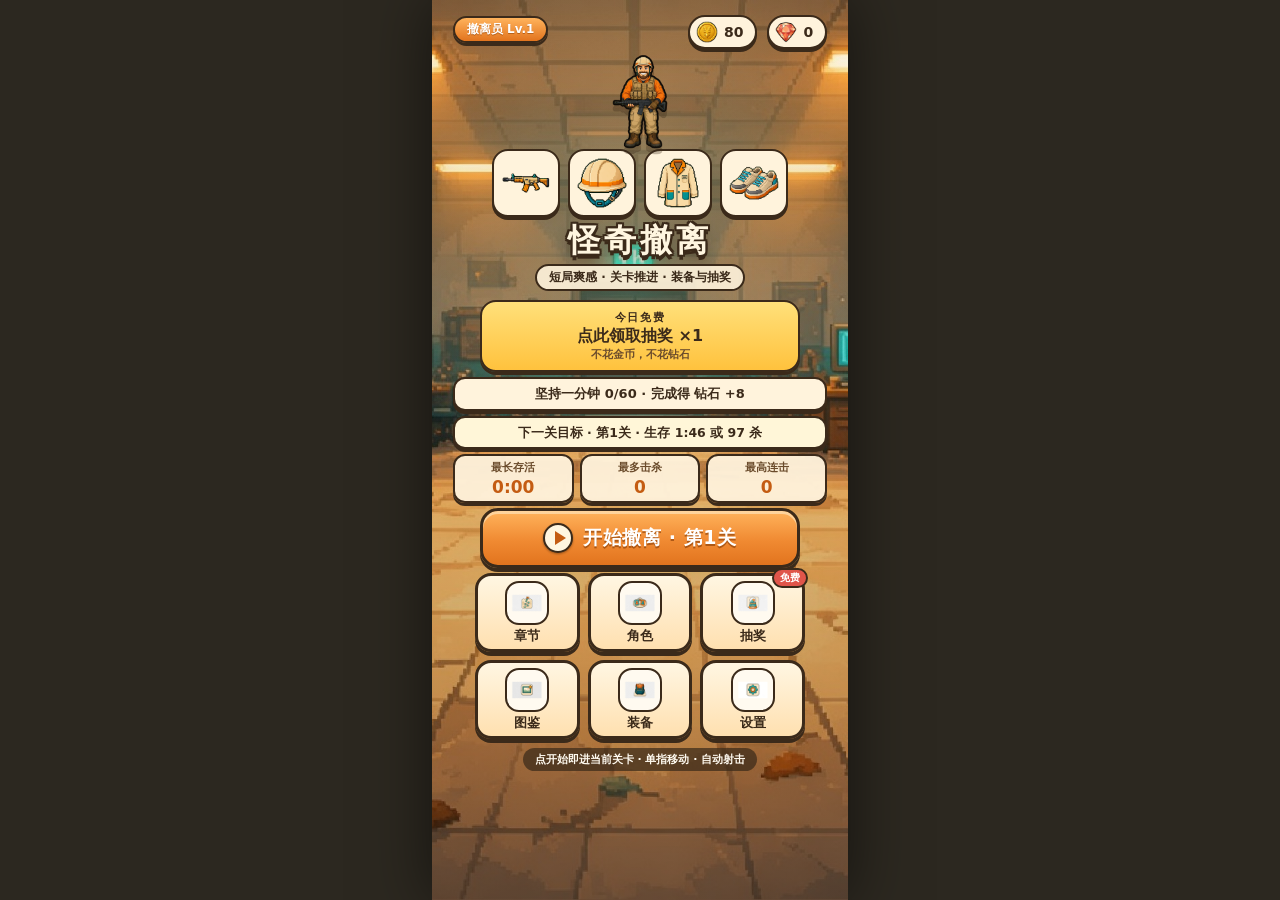
==== commit bd7e41b2: "Polish result sheets, gallery cards, and upgrade picks. Make clear and fail rewards readable on a ca" ====
--- a/guaiqi-evacuate/index.html
+++ b/guaiqi-evacuate/index.html
@@ -44,6 +44,7 @@
           <span class="dg-sub">不花金币，不花钻石</span>
         </button>
         <div id="daily-quest-chip" class="quest-chip"></div>
+        <div id="next-goal" class="quest-chip goal-chip">下一关目标</div>
         <div class="stats-row">
           <div class="stat-chip"><span>最长存活</span><strong id="best-time">0:00</strong></div>
           <div class="stat-chip"><span>最多击杀</span><strong id="best-kills">0</strong></div>
@@ -167,14 +168,14 @@
 
     <div id="result" class="overlay hidden">
       <div class="panel result-panel premium-panel">
-        <h2 id="res-title">撤离失败</h2>
+        <h2 id="res-title">没能撤离</h2>
         <p id="res-flavor" class="res-flavor"></p>
-        <div id="res-chips" class="res-chips"></div>
-        <div id="res-reward-line" class="res-reward-line hidden">
-          <span>通关奖励</span>
-          <span class="rw"><img src="assets/icon_coin.png" alt=""/>+<strong id="res-reward-coins">0</strong></span>
-          <span class="rw"><img src="assets/icon_diamond.png" alt=""/>+<strong id="res-reward-dias">0</strong></span>
-        </div>
+        <div class="res-plaque">
+          <div class="res-plaque-h">本局收获</div>
+          <div id="res-chips" class="res-chips"></div>
+          <div id="res-lines" class="res-lines"></div>
+        </div>
+        <div id="res-power-hint" class="res-power-hint hidden"></div>
         <div class="result-stats">
           <p><span>章节</span><strong id="res-stage">—</strong></p>
           <p><span>存活</span><strong id="res-time">0:00</strong></p>
@@ -183,16 +184,17 @@
           <p class="hidden"><span>金币</span><strong id="res-coins">0</strong></p>
           <p id="res-dia-row" class="hidden"><span>钻石</span><strong id="res-diamonds">0</strong></p>
         </div>
-        <button id="btn-double" class="btn ad-btn"><span class="ad-tag">AD</span>看广告 · 奖励翻倍</button>
-        <button id="btn-revive" class="btn secondary"><span class="ad-tag">AD</span>看广告复活（满血一半）</button>
-        <div id="res-power-hint" class="res-power-hint hidden"></div>
-        <div id="res-cta-row" class="res-cta-row hidden">
-          <button id="btn-goto-upgrade" class="btn secondary">去强化</button>
-          <button id="btn-goto-gacha" class="btn secondary">去抽奖</button>
-        </div>
-        <button id="btn-next-stage" class="btn primary glow hidden">下一关</button>
-        <button id="btn-retry" class="btn primary glow">再来一局</button>
-        <button id="btn-home" class="btn ghost">返回首页</button>
+        <div class="res-actions">
+          <button id="btn-next-stage" class="btn primary glow hidden">下一关</button>
+          <button id="btn-retry" class="btn primary glow">再来一局</button>
+          <button id="btn-home" class="btn ghost">返回首页</button>
+          <button id="btn-revive" class="btn secondary"><span class="ad-tag">AD</span>看广告 · 半血复活</button>
+          <button id="btn-double" class="btn ad-btn"><span class="ad-tag">AD</span>看广告 · 金币翻倍</button>
+          <div id="res-cta-row" class="res-cta-row hidden">
+            <button id="btn-goto-upgrade" class="btn ghost">去强化</button>
+            <button id="btn-goto-gacha" class="btn ghost">去抽奖</button>
+          </div>
+        </div>
       </div>
     </div>
 
--- a/guaiqi-evacuate/css/style.css
+++ b/guaiqi-evacuate/css/style.css
@@ -1375,3 +1375,197 @@
 .achieve-kicker { font-size: 11px; font-weight: 900; letter-spacing: 0.16em; color: var(--orange-d); }
 .achieve-name { font-size: 16px; font-weight: 900; line-height: 1.3; }
 .achieve-desc { font-size: 12px; font-weight: 700; line-height: 1.35; color: var(--ink-soft); margin-top: 2px; }
+
+/* Home: one-line next-stage goal, same cardboard chip as the daily quest.
+   Tighten the stack just enough that the hub still fits 390×844. */
+.goal-chip {
+  font-size: 12.5px;
+  padding: 4px 10px;
+  background: #fff6d8;
+  white-space: nowrap;
+  overflow: hidden;
+  text-overflow: ellipsis;
+}
+#home .home-content { gap: 5px; padding-bottom: 8px; }
+#home .home-hero { margin-top: -28px; margin-bottom: 0; }
+#home .home-hero-art { width: 128px; height: 128px; margin-top: 0; }
+#home .home-loadout { margin: 0; gap: 8px; }
+#home .home-loadout img { width: 68px; height: 68px; }
+#home .title-zh { font-size: 32px; line-height: 1.15; margin: 0; }
+#home .quest-chip { padding: 6px 10px; }
+#home .stats-row { margin: 0; }
+#home .stat-chip { padding: 4px 4px; }
+#home .hub-grid { gap: 8px; margin-top: 0; }
+#home .hub-btn { min-height: 74px; padding: 5px 4px 4px; }
+#home .hub-btn img { width: 44px; height: 44px; }
+
+/* Result sheet: warm plaque, primary action first, ads underneath. */
+#result.overlay { align-items: flex-start; padding-top: 22px; }
+#result .result-panel { max-height: calc(100% - 8px); }
+.res-plaque {
+  background: linear-gradient(180deg, #fff6d0, #f3d48a);
+  border: 3px solid var(--ink);
+  border-radius: 16px;
+  box-shadow: 0 4px 0 var(--ink);
+  padding: 8px 8px 10px;
+  margin: 0 0 8px;
+}
+.res-plaque-h {
+  text-align: center;
+  font-size: 12px;
+  font-weight: 900;
+  letter-spacing: 0.16em;
+  color: var(--orange-d);
+  margin-bottom: 6px;
+}
+.res-plaque .res-chips { margin: 0; }
+.res-lines { display: flex; flex-direction: column; gap: 2px; margin-top: 6px; }
+.res-lines p {
+  margin: 0;
+  text-align: center;
+  font-size: 12px;
+  font-weight: 800;
+  color: var(--ink);
+}
+.res-power-hint {
+  background: #fff2c8;
+  border: 2.5px solid var(--ink);
+  color: var(--ink);
+  box-shadow: 0 3px 0 var(--ink);
+  font-size: 13px;
+  font-weight: 800;
+  text-align: center;
+}
+.res-actions { display: flex; flex-direction: column; gap: 8px; margin-top: 4px; }
+.res-actions .btn { margin-top: 0; }
+.res-actions .res-cta-row { margin: 0; }
+#result .result-stats { margin-bottom: 4px; }
+#result .res-flavor { margin-bottom: 6px; }
+
+/* Upgrade pick sits under the pause button and stays thumb-sized. */
+#upgrade.overlay {
+  align-items: flex-start;
+  padding: 108px 12px 14px;
+  background: linear-gradient(180deg, rgba(70, 40, 14, 0.16) 0 96px, rgba(70, 40, 14, 0.5) 128px);
+}
+#upgrade .panel { max-height: calc(100% - 4px); }
+#upgrade .cards { gap: 10px; }
+#upgrade .card {
+  min-height: 86px;
+  padding: 12px 12px 12px 16px;
+  gap: 10px;
+}
+#upgrade .card-icon { width: 64px; height: 64px; }
+#upgrade .card-top {
+  display: flex;
+  align-items: center;
+  justify-content: space-between;
+  gap: 8px;
+}
+#upgrade .card-top h3 { margin: 0; flex: 1; min-width: 0; }
+#upgrade .card-tag { flex: 0 0 auto; line-height: 1.2; }
+#upgrade .card-tag.new {
+  font-size: 14px;
+  padding: 3px 10px;
+  background: #e2741e;
+  letter-spacing: 0.14em;
+  animation: none;
+}
+#upgrade .card-tag.lv {
+  font-size: 14px;
+  padding: 3px 10px;
+  background: #fff6e4;
+}
+#upgrade .card-tag.max { background: #ffd27a; }
+#upgrade .card.rarity-common { background: #fffaf0; }
+#upgrade .card.rarity-common::before { background: #7d9a62; }
+#upgrade .card.rarity-rare { background: linear-gradient(90deg, #ffe4c4, #fffaf0 64%); }
+#upgrade .card.rarity-rare::before { background: #d4843a; }
+#upgrade .card.rarity-epic { background: linear-gradient(90deg, #ffe9b0, #fffaf0 62%); }
+#upgrade .card.rarity-epic::before { background: #e0a020; }
+#upgrade .card.rarity-legendary { background: linear-gradient(90deg, #ffd4c2, #fff6ea 60%); }
+#upgrade .card.rarity-legendary::before { background: #d4654a; }
+#upgrade .card-rarity.r-common { background: #7d9a62; }
+#upgrade .card-rarity.r-rare { background: #c45c12; }
+#upgrade .card-rarity.r-epic { background: #c98410; }
+#upgrade .card-rarity.r-legendary { background: #c45032; }
+
+/* Gallery cards share the character portrait crop, with a readable flavor line. */
+#gallery .gallery-grid { grid-template-columns: 1fr 1fr; gap: 8px; }
+#gallery .gal-item {
+  aspect-ratio: auto;
+  flex-direction: row;
+  justify-content: flex-start;
+  align-items: center;
+  text-align: left;
+  gap: 8px;
+  padding: 8px;
+  min-height: 96px;
+}
+#gallery .gal-item.on { background: #fffaf0; }
+#gallery .gal-item.locked {
+  background: #e7d7b8;
+  box-shadow: none;
+  border-color: #8d7352;
+}
+#gallery .gal-art {
+  width: 60px;
+  height: 80px;
+  flex: 0 0 auto;
+  border-radius: 12px;
+  overflow: hidden;
+  border: 2.5px solid var(--ink);
+  background: linear-gradient(180deg, #fff3d6, #f2d49a);
+  position: relative;
+}
+#gallery .gal-art.portrait img {
+  width: 100%;
+  height: 100%;
+  object-fit: cover;
+  object-position: center 10%;
+  padding: 0;
+}
+#gallery .gal-art.icon img {
+  width: 100%;
+  height: 100%;
+  object-fit: contain;
+  padding: 8px;
+  box-sizing: border-box;
+}
+#gallery .gal-item.locked .gal-art { background: #d7c4a2; }
+#gallery .panel {
+  display: flex;
+  flex-direction: column;
+  overflow: hidden;
+  max-height: calc(100% - 12px);
+}
+#gallery .gallery-grid {
+  overflow-y: auto;
+  flex: 1 1 auto;
+  min-height: 0;
+  margin-bottom: 8px;
+}
+#gallery #btn-gallery-close { flex: 0 0 auto; margin-top: 0; }
+#gallery .gal-item.locked .gal-art img {
+  filter: grayscale(1) brightness(0.38);
+  opacity: 0.95;
+}
+#gallery .gal-copy {
+  min-width: 0;
+  display: flex;
+  flex-direction: column;
+  gap: 3px;
+}
+#gallery .gal-name { font-size: 13px; font-weight: 900; line-height: 1.25; }
+#gallery .gal-item.locked .gal-name { color: #7c6548; }
+#gallery .gal-flavor {
+  font-size: 11.5px;
+  font-weight: 700;
+  color: #c45c12;
+  line-height: 1.35;
+  display: -webkit-box;
+  -webkit-line-clamp: 2;
+  -webkit-box-orient: vertical;
+  overflow: hidden;
+}
+#gallery .gal-item.locked .gal-flavor { color: #8d7352; }
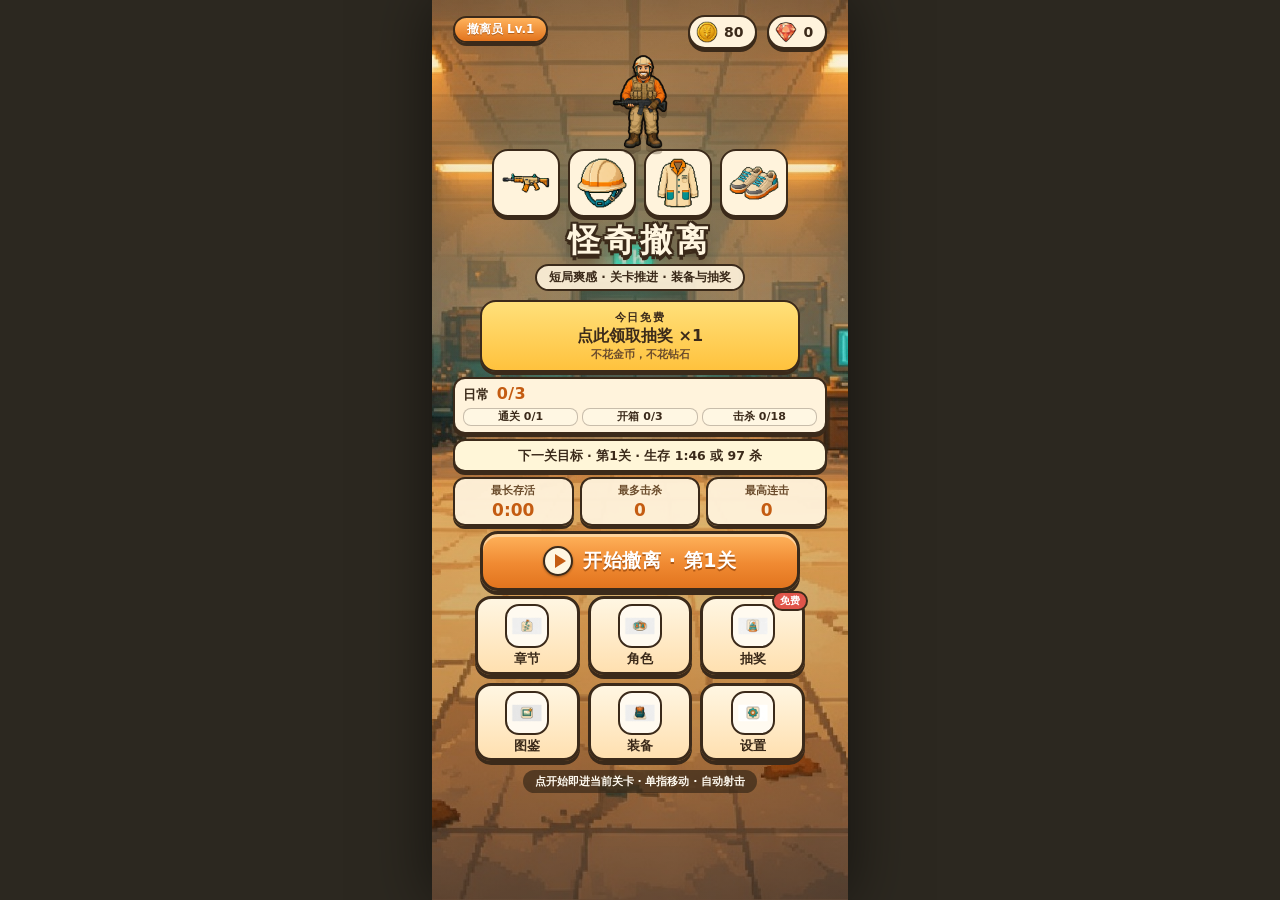
==== commit 1f94d36c: "Show three daily quests and warm up battle feedback. Home now tracks a cardboard 通关/开箱/击杀 board with" ====
--- a/guaiqi-evacuate/index.html
+++ b/guaiqi-evacuate/index.html
@@ -43,7 +43,7 @@
           <span class="dg-main">点此领取抽奖 ×1</span>
           <span class="dg-sub">不花金币，不花钻石</span>
         </button>
-        <div id="daily-quest-chip" class="quest-chip"></div>
+        <div id="daily-quest-chip" class="quest-chip dq-board" role="button" tabindex="0"></div>
         <div id="next-goal" class="quest-chip goal-chip">下一关目标</div>
         <div class="stats-row">
           <div class="stat-chip"><span>最长存活</span><strong id="best-time">0:00</strong></div>
@@ -213,7 +213,8 @@
         <h2>暂停</h2>
         <button id="btn-pause-resume" class="btn primary">继续</button>
         <button id="btn-pause-retry" class="btn warm">重新开始</button>
-        <button id="btn-pause-home" class="btn ghost">返回首页</button>
+        <button id="btn-pause-sound" class="btn secondary is-on" type="button" aria-pressed="true">音效 · 开</button>
+        <button id="btn-pause-home" class="btn ghost">回首页</button>
       </div>
     </div>
 
--- a/guaiqi-evacuate/css/style.css
+++ b/guaiqi-evacuate/css/style.css
@@ -1569,3 +1569,95 @@
   overflow: hidden;
 }
 #gallery .gal-item.locked .gal-flavor { color: #8d7352; }
+
+/* Daily board: one cardboard chip, progress like 1/3, three short rows. */
+#daily-quest-chip.dq-board {
+  cursor: pointer;
+  display: flex;
+  flex-direction: column;
+  gap: 3px;
+  text-align: left;
+  line-height: 1.3;
+  padding: 5px 8px 6px;
+}
+#daily-quest-chip .dq-top {
+  display: flex;
+  align-items: baseline;
+  gap: 8px;
+  font-size: 13px;
+  font-weight: 900;
+}
+#daily-quest-chip .dq-top b {
+  color: var(--orange-d);
+  font-size: 16px;
+  margin-right: auto;
+  letter-spacing: 0.02em;
+}
+#daily-quest-chip .dq-claim { font-size: 11px; font-weight: 900; color: var(--orange-d); }
+#daily-quest-chip .dq-lines { display: flex; gap: 4px; }
+#daily-quest-chip .dq-lines em {
+  flex: 1;
+  font-style: normal;
+  font-size: 11px;
+  font-weight: 800;
+  text-align: center;
+  background: rgba(255, 248, 230, 0.72);
+  border: 1.5px solid rgba(59, 42, 26, 0.28);
+  border-radius: 8px;
+  padding: 1px 2px;
+}
+#daily-quest-chip .dq-lines em.met { background: #ffe4a8; }
+#daily-quest-chip .dq-lines em.claimed { opacity: 0.5; }
+#daily-quest-chip .dq-done {
+  font-size: 12px;
+  font-weight: 800;
+  text-align: center;
+  color: var(--ink-soft);
+}
+#daily-quest-chip.ready .dq-top b,
+#daily-quest-chip.ready .dq-claim { color: var(--ink); }
+
+/* Combo: warm cream with a soft brown halo, not a hard pixel cross. */
+.hud-combo {
+  top: 90px;
+  right: 12px;
+  color: #fff6e4;
+  font-size: 32px;
+  font-weight: 900;
+  letter-spacing: 0.01em;
+  line-height: 1;
+  animation: none;
+  text-shadow:
+    0 0 8px rgba(255, 214, 150, 0.95),
+    0 1px 0 #5a3414,
+    0 -1px 0 #5a3414,
+    1px 0 0 #5a3414,
+    -1px 0 0 #5a3414,
+    0 2px 7px rgba(90, 42, 12, 0.4);
+}
+.hud-combo.pop { animation: comboPop 0.22s ease; }
+@keyframes comboPop {
+  0% { transform: scale(1.08); }
+  100% { transform: scale(1); }
+}
+
+/* Stage / wave chip stays left of the pause button. */
+.hud-stage {
+  max-width: calc(100% - 72px);
+  overflow: hidden;
+  text-overflow: ellipsis;
+  white-space: nowrap;
+  vertical-align: top;
+  box-sizing: border-box;
+}
+
+/* Pause sound state: gold when on, muted paper when off. */
+#btn-pause-sound.is-on {
+  background: linear-gradient(180deg, #ffe7b8 0%, #f0b24a 58%, #e09020 100%);
+  color: var(--ink);
+}
+#btn-pause-sound.is-off {
+  background: #efe2cc;
+  color: #8a7458;
+  box-shadow: 0 3px 0 #b9a488;
+}
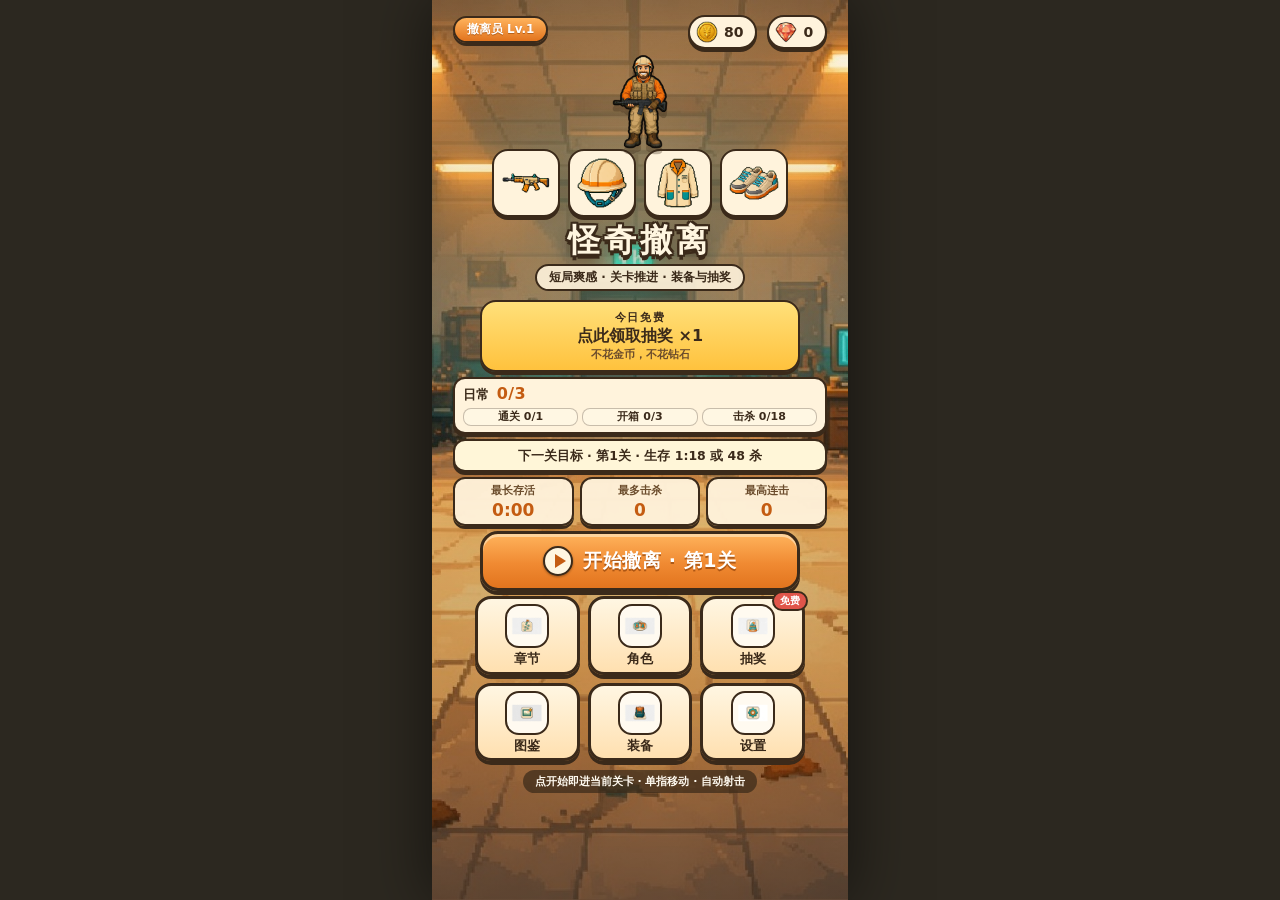
==== commit ea180fd7: "Ease the opening and keep first-run tips to two short lines. Stage 1–2 spawn slower and die sooner s" ====
--- a/guaiqi-evacuate/index.html
+++ b/guaiqi-evacuate/index.html
@@ -36,7 +36,7 @@
           <img id="home-hero-art" class="home-hero-art" src="assets/char_grin_full.png" alt=""/>
           <div id="home-loadout" class="home-loadout"></div>
         </div>
-        <h1 class="title-zh">怪奇撤离</h1>
+        <h1 id="home-title" class="title-zh">怪奇撤离</h1>
         <p class="tagline">短局爽感 · 关卡推进 · 装备与抽奖</p>
         <button type="button" id="daily-gift" class="daily-gift hidden">
           <span class="dg-kicker">今日免费</span>
@@ -85,10 +85,20 @@
     <div id="gacha" class="overlay hidden">
       <div class="panel">
         <h2 class="with-ico"><img src="assets/hub_gacha.png" alt=""/>设施补给抽奖</h2>
-        <p class="gacha-pity">保底进度 <strong id="pity-num">0</strong>/10（必出史诗+）</p>
+        <div class="pity-box">
+          <div class="pity-row"><span>保底</span><b><strong id="pity-num">0</strong>/10</b></div>
+          <div id="pity-track" class="pity-track" role="progressbar" aria-valuemin="0" aria-valuemax="10" aria-valuenow="0" aria-label="保底进度">
+            <div id="pity-bar" class="pity-bar"></div>
+          </div>
+          <p class="pity-cap">满 10 必出史诗以上</p>
+        </div>
         <p class="gacha-note">已拥有的装备/挂件出率提升，重复抽到 = 免费强化</p>
         <p id="gacha-free-status" class="gacha-free-status">今日免费还没领，点下面的金色按钮</p>
         <div id="gacha-result" class="gacha-result hidden"></div>
+        <div id="gacha-next" class="gacha-next hidden">
+          <button id="btn-gacha-again" class="btn primary" type="button">再抽</button>
+          <button id="btn-gacha-home" class="btn ghost" type="button">回首页</button>
+        </div>
         <button id="btn-gacha-free" class="btn primary glow">每日免费 ×1</button>
         <button id="btn-gacha-ad" class="btn secondary">看广告再抽</button>
         <button id="btn-gacha-coin" class="btn secondary">金币抽（80）</button>
@@ -141,7 +151,11 @@
         <div id="hud-combo" class="hud-combo hidden">×0</div>
         <div id="hud-shield" class="hud-shield hidden">盾×0</div>
       </div>
-      <div id="move-hint" class="move-hint hidden">按住屏幕拖动移动</div>
+      <div id="battle-tips" class="battle-tips">
+        <div id="move-hint" class="coach-tip hidden">按住屏幕拖动</div>
+        <div id="act-hint" class="coach-tip hidden">走近开箱 · 枪会自己打</div>
+        <div id="idle-hint" class="coach-tip soft hidden">按住屏幕拖一拖</div>
+      </div>
       <div id="joystick" class="joystick">
         <div id="joy-base" class="joy-base"></div>
         <div id="joy-knob" class="joy-knob"></div>
@@ -205,6 +219,7 @@
         <p class="settings-note">存档保存在本机。重置会清空金币、装备、关卡和抽奖进度。</p>
         <button id="btn-reset-save" class="btn ghost" type="button">重置存档</button>
         <button id="btn-settings-close" class="btn primary">关闭</button>
+        <p id="settings-version" class="settings-version">版本 1.0</p>
       </div>
     </div>
 
--- a/guaiqi-evacuate/css/style.css
+++ b/guaiqi-evacuate/css/style.css
@@ -1123,13 +1123,24 @@
 .hud-pause:active { transform: translateY(2px); }
 .hud-pause:active img { filter: none; }
 
-.move-hint {
-  position: absolute; left: 50%; bottom: 18%; transform: translateX(-50%);
-  z-index: 8; pointer-events: none;
+.battle-tips {
+  position: absolute; left: 50%; top: 214px; transform: translateX(-50%);
+  z-index: 7; pointer-events: none;
+  display: flex; flex-direction: column; align-items: center; gap: 6px;
+  width: max-content; max-width: 88%;
+  transition: top 0.28s ease;
+}
+.battle-tips.settled { top: 122px; }
+.coach-tip {
   background: var(--paper); color: var(--ink); font-weight: 900; font-size: 14px;
-  border: 3px solid var(--ink); border-radius: 99px; padding: 8px 16px;
-  box-shadow: 0 4px 0 var(--ink);
-  animation: giftBob 1.3s ease-in-out infinite;
+  border: 3px solid var(--ink); border-radius: 99px; padding: 7px 14px;
+  box-shadow: 0 3px 0 var(--ink); letter-spacing: 0.02em; white-space: nowrap;
+  animation: coachIn 0.28s ease;
+}
+.coach-tip.soft { background: #fff6e4; font-size: 13px; }
+@keyframes coachIn {
+  from { opacity: 0; transform: translateY(-6px); }
+  to { opacity: 1; transform: translateY(0); }
 }
 .home-loadout { gap: 10px; }
 .home-loadout img,
@@ -1161,7 +1172,8 @@
   display: flex !important;
   align-items: center;
   justify-content: center;
-  opacity: 0.4 !important;
+  /* 0.4 sat under the beige floor. Keep the ghost, just make the ring readable. */
+  opacity: 0.82 !important;
   visibility: visible !important;
   pointer-events: none !important;
 }
@@ -1175,13 +1187,13 @@
 }
 .joystick.ghost .joy-base {
   width: 92px; height: 92px;
-  border: 3px dashed rgba(59, 42, 26, 0.55);
-  background: rgba(255, 243, 220, 0.22);
+  border: 3px dashed rgba(59, 42, 26, 0.9);
+  background: rgba(255, 243, 220, 0.5);
 }
 .joystick.ghost .joy-knob {
   width: 34px; height: 34px;
-  border: 3px solid rgba(59, 42, 26, 0.6);
-  background: rgba(255, 246, 220, 0.72);
+  border: 3px solid rgba(59, 42, 26, 0.92);
+  background: rgba(255, 246, 220, 0.95);
 }
 
 .home-hero { margin-top: -18px; }
@@ -1661,3 +1673,152 @@
   color: #8a7458;
   box-shadow: 0 3px 0 #b9a488;
 }
+
+/* Gacha: warm pity bar, staged cardboard reveal, obvious next step. */
+#gacha .panel { padding: 12px 12px 10px; }
+#gacha h2.with-ico { margin-bottom: 8px; padding-bottom: 6px; }
+#gacha .btn { margin-top: 6px; padding: 8px 10px; font-size: 14px; }
+.pity-box {
+  background: #fff6e4;
+  border: 2.5px solid var(--ink);
+  border-radius: 14px;
+  padding: 7px 10px 6px;
+  margin-bottom: 8px;
+}
+.pity-row {
+  display: flex;
+  align-items: baseline;
+  justify-content: space-between;
+  font-size: 13px;
+  font-weight: 900;
+  color: var(--ink);
+}
+.pity-row b { color: var(--orange-d); font-size: 16px; letter-spacing: 0.02em; }
+.pity-track {
+  margin-top: 6px;
+  height: 14px;
+  border-radius: 99px;
+  background: #f0d7a8;
+  border: 2px solid var(--ink);
+  overflow: hidden;
+}
+.pity-bar {
+  height: 100%;
+  width: 0;
+  border-radius: 99px;
+  background: linear-gradient(90deg, #ffc23d, #e2741e);
+  transition: width 0.35s ease;
+}
+.pity-cap {
+  margin: 4px 0 0;
+  text-align: center;
+  font-size: 11px;
+  font-weight: 800;
+  color: var(--ink-soft);
+}
+.gacha-next {
+  display: grid;
+  grid-template-columns: 1.2fr 0.8fr;
+  gap: 8px;
+  margin-top: 8px;
+}
+.gacha-next .btn { margin-top: 0; }
+.gacha-result.reveal { animation: plaqueIn 0.38s cubic-bezier(0.2, 1.15, 0.3, 1) both; }
+.gacha-result.reveal .gr-pill { animation: fadeUp 0.28s ease 0.16s both; }
+.gacha-result.reveal .gr-art { animation: iconPop 0.36s cubic-bezier(0.2, 1.35, 0.32, 1) 0.28s both; }
+.gacha-result.reveal .big { animation: fadeUp 0.28s ease 0.46s both; }
+.gacha-result.reveal .sub,
+.gacha-result.reveal .gr-dup { animation: fadeUp 0.28s ease 0.6s both; }
+@keyframes plaqueIn {
+  0% { opacity: 0; transform: translateY(8px) scale(0.96); }
+  100% { opacity: 1; transform: none; }
+}
+@keyframes fadeUp {
+  0% { opacity: 0; transform: translateY(6px); }
+  100% { opacity: 1; transform: none; }
+}
+@keyframes iconPop {
+  0% { opacity: 0; transform: scale(0.72); }
+  100% { opacity: 1; transform: none; }
+}
+.gr-pill {
+  display: inline-block;
+  font-size: 11px;
+  font-weight: 900;
+  line-height: 16px;
+  color: #fff6e4;
+  border: 1.5px solid var(--ink);
+  border-radius: 99px;
+  padding: 0 8px;
+}
+.r-common .gr-pill { background: #7d9a62; }
+.r-rare .gr-pill { background: #c45c12; }
+.r-epic .gr-pill { background: #c98410; }
+.r-legendary .gr-pill { background: #c45032; }
+.gr-dup.owned { background: #fff6e4; }
+.gr-art.portrait img {
+  width: 100%;
+  height: 100%;
+  object-fit: cover;
+  object-position: center 10%;
+  padding: 0;
+}
+
+/* Same face crop on character cards and gallery portraits. */
+.char-thumb img,
+#gallery .gal-art.portrait img {
+  object-fit: cover;
+  object-position: center 10%;
+  padding: 0;
+}
+.char-pick {
+  display: inline-block;
+  margin-top: 4px;
+  background: #fff6e4;
+  color: var(--orange-d);
+  border: 2px solid var(--ink);
+  border-radius: 99px;
+  padding: 2px 8px;
+  font-size: 12px;
+  font-weight: 900;
+}
+
+/* Gear upgrade cost sits on its own line; max level is a quiet chip. */
+.gs-costs { display: flex; flex-wrap: wrap; gap: 3px; margin-top: 4px; }
+.gs-cost {
+  display: inline-block;
+  white-space: nowrap;
+  font-size: 11px;
+  font-weight: 900;
+  line-height: 16px;
+  color: var(--ink);
+  background: #fff6e4;
+  border: 1.5px solid var(--ink);
+  border-radius: 6px;
+  padding: 0 5px;
+}
+.gs-lv.max {
+  background: #e7d3ae;
+  color: var(--ink);
+  white-space: nowrap;
+}
+.gear-slot.maxed { background: #f3e6d0; }
+
+.settings-version {
+  margin: 12px 0 0;
+  text-align: center;
+  font-size: 12px;
+  font-weight: 800;
+  color: var(--ink-soft);
+  cursor: default;
+}
+@media (prefers-reduced-motion: reduce) {
+  .gacha-result.reveal,
+  .gacha-result.reveal .gr-pill,
+  .gacha-result.reveal .gr-dup,
+  .gacha-result.reveal .gr-art,
+  .gacha-result.reveal .big,
+  .gacha-result.reveal .sub {
+    animation: none;
+  }
+}
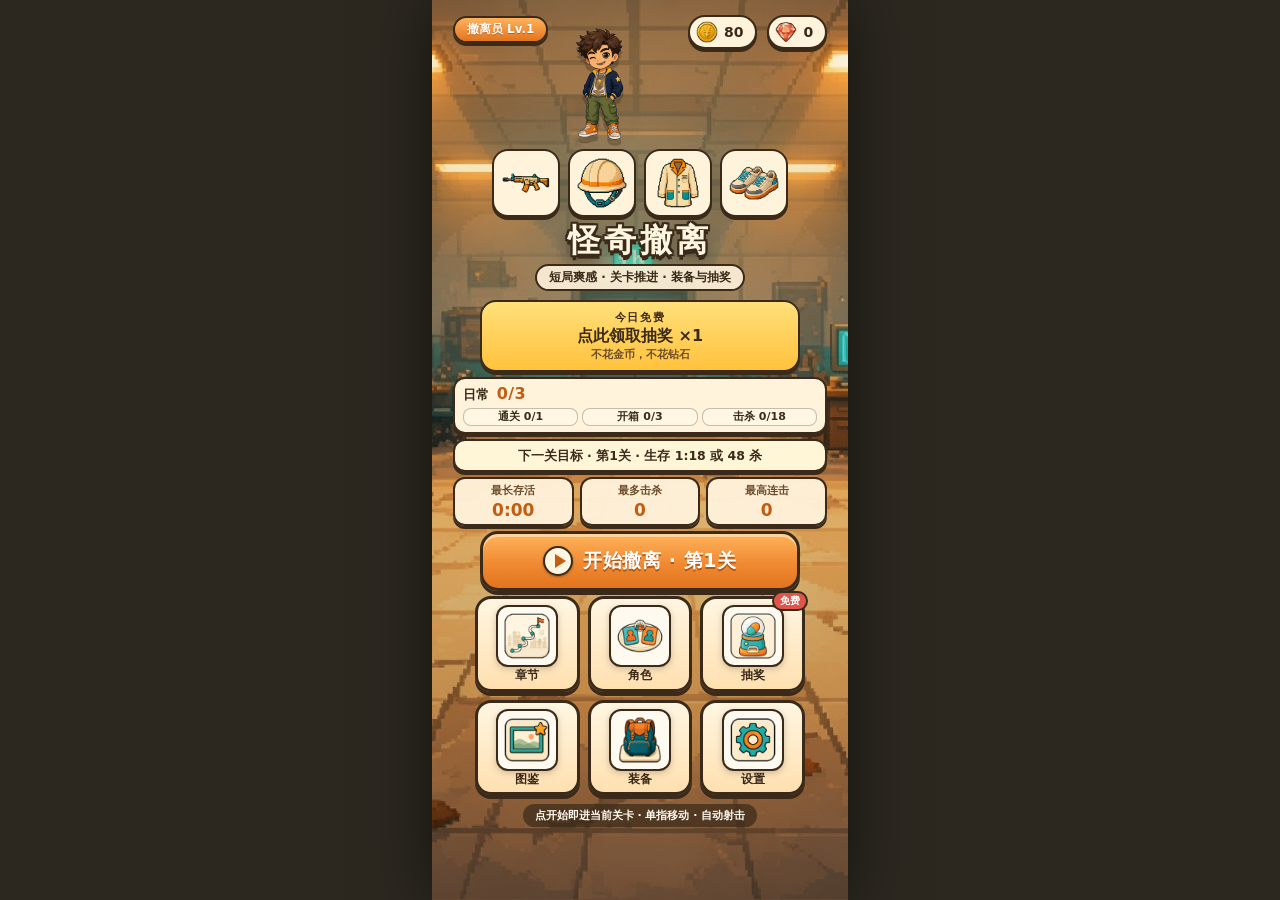
==== commit 427ad53f: "Swap in flat-pop cast, hub icons, pause art, and bag equip UX. Replace semi-real character art with " ====
--- a/guaiqi-evacuate/index.html
+++ b/guaiqi-evacuate/index.html
@@ -56,7 +56,7 @@
           <button id="btn-chars" class="hub-btn"><img src="assets/hub_chars.png" alt=""/><span>角色</span></button>
           <button id="btn-gacha" class="hub-btn hub-gift"><img src="assets/hub_gacha.png" alt=""/><span>抽奖</span><i id="hub-gacha-dot" class="hub-dot hidden">免费</i></button>
           <button id="btn-gallery" class="hub-btn"><img src="assets/hub_gallery.png" alt=""/><span>图鉴</span></button>
-          <button id="btn-bag" class="hub-btn"><img src="assets/hub_bag.png" alt=""/><span>装备</span></button>
+          <button id="btn-bag" class="hub-btn"><img src="assets/hub_gear.png" alt=""/><span>装备</span></button>
           <button id="btn-settings" class="hub-btn"><img src="assets/hub_settings.png" alt=""/><span>设置</span></button>
         </div>
         <p class="hint">点开始即进当前关卡 · 单指移动 · 自动射击</p>
@@ -100,7 +100,7 @@
           <button id="btn-gacha-home" class="btn ghost" type="button">回首页</button>
         </div>
         <button id="btn-gacha-free" class="btn primary glow">每日免费 ×1</button>
-        <button id="btn-gacha-ad" class="btn secondary">看广告再抽</button>
+        <button id="btn-gacha-ad" class="btn ad-btn" type="button"><span class="ad-tag">演示</span>看广告再抽</button>
         <button id="btn-gacha-coin" class="btn secondary">金币抽（80）</button>
         <button id="btn-gacha-dia" class="btn secondary">钻石抽（15）</button>
         <button id="btn-gacha-close" class="btn ghost">返回</button>
@@ -120,12 +120,17 @@
     <!-- Gear + charm bag -->
     <div id="bag" class="overlay hidden">
       <div class="panel wide premium-panel">
-        <h2 class="with-ico"><img src="assets/hub_bag.png" alt=""/>装备栏</h2>
+        <h2 class="with-ico"><img src="assets/hub_gear.png" alt=""/>装备栏</h2>
         <p id="mat-line" class="mat-line">材料 —</p>
+        <h3 class="subhead gear-section-title">防具四槽</h3>
+        <p class="bag-section-hint">武器 · 帽子 · 衣服 · 鞋子</p>
         <div id="gear-slots" class="gear-slots"></div>
-        <h3 class="subhead">被动挂件（最多2）</h3>
+        <div id="bag-detail" class="bag-detail hidden"></div>
+        <h3 class="subhead charm-section-title">挂件</h3>
+        <p class="bag-section-hint">开局加成 · 最多戴 2 个</p>
         <div id="equip-slots" class="equip-slots"></div>
         <h3 class="subhead">背包</h3>
+        <p class="bag-section-hint">点防具：空槽直接装上 · 有装则替换；点挂件佩戴</p>
         <div id="bag-grid" class="bag-grid"></div>
         <button id="btn-bag-close" class="btn ghost">返回</button>
       </div>
@@ -202,8 +207,8 @@
           <button id="btn-next-stage" class="btn primary glow hidden">下一关</button>
           <button id="btn-retry" class="btn primary glow">再来一局</button>
           <button id="btn-home" class="btn ghost">返回首页</button>
-          <button id="btn-revive" class="btn secondary"><span class="ad-tag">AD</span>看广告 · 半血复活</button>
-          <button id="btn-double" class="btn ad-btn"><span class="ad-tag">AD</span>看广告 · 金币翻倍</button>
+          <button id="btn-revive" class="btn ad-btn" type="button"><span class="ad-tag">演示</span>看广告 · 半血复活</button>
+          <button id="btn-double" class="btn ad-btn" type="button"><span class="ad-tag">演示</span>看广告 · 金币翻倍</button>
           <div id="res-cta-row" class="res-cta-row hidden">
             <button id="btn-goto-upgrade" class="btn ghost">去强化</button>
             <button id="btn-goto-gacha" class="btn ghost">去抽奖</button>
@@ -215,7 +220,7 @@
     <div id="settings" class="overlay hidden">
       <div class="panel">
         <h2 class="with-ico"><img src="assets/hub_settings.png" alt=""/>设置</h2>
-        <label class="toggle-row"><span>音效</span><input type="checkbox" id="chk-sound" checked /></label>
+        <label class="toggle-row"><span id="sound-label">音效 · 开</span><input type="checkbox" id="chk-sound" checked /></label>
         <p class="settings-note">存档保存在本机。重置会清空金币、装备、关卡和抽奖进度。</p>
         <button id="btn-reset-save" class="btn ghost" type="button">重置存档</button>
         <button id="btn-settings-close" class="btn primary">关闭</button>
@@ -246,6 +251,16 @@
         <button id="btn-reset-no" class="btn ghost" type="button">取消</button>
       </div>
     </div>
+    <div id="ad-stub" class="overlay hidden" role="dialog" aria-modal="true" aria-labelledby="ad-stub-title">
+      <div class="panel ad-stub-panel">
+        <p class="ad-demo">演示</p>
+        <h2 id="ad-stub-title">模拟广告 · 约3秒</h2>
+        <p class="ad-stub-copy">看完就发奖励。这是占位，不是真实广告，也不会扣钱。</p>
+        <div class="ad-progress" aria-hidden="true"><div id="ad-bar"></div></div>
+        <p id="ad-status">看一会儿就好</p>
+        <button id="btn-ad-skip" class="btn ghost" type="button">先不看</button>
+      </div>
+    </div>
     <div id="toast" class="toast hidden"></div>
   </div>
   <script type="module" src="js/main.js"></script>
--- a/guaiqi-evacuate/css/style.css
+++ b/guaiqi-evacuate/css/style.css
@@ -324,7 +324,7 @@
 }
 .clear-bar {
   height: 100%; width: 0%;
-  background: linear-gradient(90deg, #7a9e8e, #c48898); border-radius: 99px;
+  background: linear-gradient(90deg, #ffb35c, #e2741e); border-radius: 99px;
   transition: width 0.2s;
 }
 .hud-combo {
@@ -973,6 +973,7 @@
 
 /* settings */
 .toggle-row { color: var(--ink); font-weight: 800; }
+.toggle-row:has(input:not(:checked)) #sound-label { color: #8a7458; }
 
 /* result */
 .result-panel h2 { font-size: 26px; color: #8a3a20; }
@@ -1254,6 +1255,14 @@
 }
 #upgrade .card-body h3 { font-size: 15px; margin-bottom: 2px; line-height: 1.25; }
 #upgrade .card-body p { font-size: 12px; line-height: 1.35; }
+#upgrade .card-body p.card-feel {
+  display: block;
+  margin-top: 2px;
+  color: #a56a2e;
+  font-size: 11.5px;
+  font-weight: 800;
+  line-height: 1.3;
+}
 #upgrade .card-tag.new {
   font-size: 12px;
   padding: 1px 8px;
@@ -1408,8 +1417,8 @@
 #home .stats-row { margin: 0; }
 #home .stat-chip { padding: 4px 4px; }
 #home .hub-grid { gap: 8px; margin-top: 0; }
-#home .hub-btn { min-height: 74px; padding: 5px 4px 4px; }
-#home .hub-btn img { width: 44px; height: 44px; }
+#home .hub-btn { min-height: 88px; padding: 6px 4px 6px; gap: 2px; }
+#home .hub-btn img { width: 58px; height: 58px; object-fit: contain; }
 
 /* Result sheet: warm plaque, primary action first, ads underneath. */
 #result.overlay { align-items: flex-start; padding-top: 22px; }
@@ -1647,10 +1656,65 @@
     -1px 0 0 #5a3414,
     0 2px 7px rgba(90, 42, 12, 0.4);
 }
+.hud.low-hp .hp-wrap {
+  animation: hpWarm 1.35s ease-in-out infinite;
+}
+@keyframes hpWarm {
+  0%, 100% { box-shadow: 0 0 0 0 rgba(196, 122, 48, 0); }
+  50% { box-shadow: 0 0 8px 1px rgba(214, 150, 72, 0.55); }
+}
 .hud-combo.pop { animation: comboPop 0.22s ease; }
 @keyframes comboPop {
   0% { transform: scale(1.08); }
   100% { transform: scale(1); }
+}
+
+/* Ward vs basement: same cardboard HUD, ink shifts with the room. Still bright. */
+.hud.theme-ward::before {
+  background: linear-gradient(180deg, rgba(255, 236, 226, 0.72) 0%, rgba(255, 220, 204, 0.38) 62%, rgba(255, 220, 204, 0) 100%);
+}
+.hud.theme-ward .hud-stage,
+.hud.theme-ward .hud-meta {
+  color: #6a3428;
+  border-color: #6a3428;
+  background: rgba(255, 244, 236, 0.96);
+  box-shadow: 0 2px 0 #6a3428;
+}
+.hud.theme-ward .hp-wrap,
+.hud.theme-ward .xp-wrap {
+  border-color: #6a3428 !important;
+}
+.hud.theme-ward .hud-pause {
+  border-color: #6a3428;
+  box-shadow: 0 3px 0 #6a3428;
+}
+.hud.theme-ward .hud-pause .pause-bars {
+  background:
+    linear-gradient(#6a3428, #6a3428) left/4px 100% no-repeat,
+    linear-gradient(#6a3428, #6a3428) right/4px 100% no-repeat;
+}
+.hud.theme-basement::before {
+  background: linear-gradient(180deg, rgba(255, 228, 176, 0.74) 0%, rgba(255, 210, 140, 0.40) 62%, rgba(255, 210, 140, 0) 100%);
+}
+.hud.theme-basement .hud-stage,
+.hud.theme-basement .hud-meta {
+  color: #6a3e10;
+  border-color: #6a3e10;
+  background: rgba(255, 236, 196, 0.96);
+  box-shadow: 0 2px 0 #6a3e10;
+}
+.hud.theme-basement .hp-wrap,
+.hud.theme-basement .xp-wrap {
+  border-color: #6a3e10 !important;
+}
+.hud.theme-basement .hud-pause {
+  border-color: #6a3e10;
+  box-shadow: 0 3px 0 #6a3e10;
+}
+.hud.theme-basement .hud-pause .pause-bars {
+  background:
+    linear-gradient(#6a3e10, #6a3e10) left/4px 100% no-repeat,
+    linear-gradient(#6a3e10, #6a3e10) right/4px 100% no-repeat;
 }
 
 /* Stage / wave chip stays left of the pause button. */
@@ -1673,6 +1737,51 @@
   color: #8a7458;
   box-shadow: 0 3px 0 #b9a488;
 }
+
+/* Rewarded-ad stub: warm cardboard, clearly a demo. */
+#ad-stub { z-index: 60; }
+#ad-stub .ad-stub-panel { text-align: center; }
+#ad-stub .ad-demo {
+  display: inline-block;
+  margin: 0 0 8px;
+  padding: 2px 10px;
+  border-radius: 99px;
+  background: var(--ink);
+  color: var(--gold);
+  font-size: 12px;
+  font-weight: 900;
+  letter-spacing: 0.14em;
+}
+#ad-stub h2 { margin-bottom: 8px; }
+.ad-stub-copy {
+  font-size: 13px;
+  font-weight: 700;
+  color: var(--ink-soft);
+  line-height: 1.5;
+  margin: 0 0 12px;
+}
+.ad-progress {
+  height: 16px;
+  border: 3px solid var(--ink);
+  border-radius: 99px;
+  background: #fff6e4;
+  overflow: hidden;
+  margin: 0 0 10px;
+}
+#ad-bar {
+  height: 100%;
+  width: 0%;
+  border-radius: 99px;
+  background: linear-gradient(180deg, #ffe07a 0%, #f0a81c 100%);
+}
+#ad-status {
+  font-size: 14px;
+  font-weight: 900;
+  color: var(--ink);
+  margin: 0 0 8px;
+}
+#ad-stub.done #ad-status { color: var(--orange-d); }
+#ad-stub .btn { margin-top: 4px; }
 
 /* Gacha: warm pity bar, staged cardboard reveal, obvious next step. */
 #gacha .panel { padding: 12px 12px 10px; }
@@ -1822,3 +1931,183 @@
     animation: none;
   }
 }
+
+/* hub-fill-v10 */
+#home .hub-btn {
+  display: flex; flex-direction: column; align-items: center; justify-content: center;
+  gap: 2px;
+}
+#home .hub-btn img {
+  width: 62px; height: 62px; max-width: 78%;
+  object-fit: contain; border-radius: 12px;
+  filter: drop-shadow(0 2px 3px rgba(59,42,26,0.25));
+}
+#home .hub-btn span { font-size: 12px; line-height: 1.1; font-weight: 700; }
+#btn-pause.hud-pause, .hud-pause {
+  width: 48px; height: 48px; padding: 4px;
+  border: 3px solid var(--ink); border-radius: 14px;
+  background: linear-gradient(180deg,#fff6e2,#ffd9a0);
+  box-shadow: 0 3px 0 var(--ink);
+}
+#btn-pause.hud-pause img, .hud-pause img {
+  width: 100%; height: 100%; object-fit: contain; display:block;
+}
+
+
+/* —— Bag UX: clear armor slots, selected detail, charm separation —— */
+.bag-section-hint {
+  margin: -4px 0 8px;
+  font-size: 11.5px;
+  font-weight: 700;
+  color: var(--ink-soft);
+  line-height: 1.35;
+}
+.gear-section-title { margin-top: 2px; }
+.charm-section-title {
+  margin-top: 12px;
+  padding-top: 8px;
+  border-top: 2px dashed rgba(59, 42, 26, 0.18);
+}
+.gear-slot.selected {
+  background: linear-gradient(180deg, #fff2c8, #ffd98a);
+  box-shadow: 0 3px 0 var(--ink), 0 0 0 3px var(--gold) inset;
+}
+.gear-slot .gs-effect {
+  display: block;
+  margin-top: 3px;
+  font-size: 11px;
+  font-weight: 700;
+  color: var(--ink-soft);
+  line-height: 1.3;
+}
+.gear-slot .gs-empty-hint {
+  display: block;
+  margin-top: 2px;
+  font-size: 11px;
+  font-weight: 800;
+  color: var(--orange-d);
+}
+.equip-slot .eq-kind {
+  font-size: 10px;
+  font-weight: 900;
+  letter-spacing: 0.08em;
+  color: var(--orange-d);
+  line-height: 1;
+}
+.equip-slot.selected {
+  border-style: solid;
+  background: linear-gradient(180deg, #fff2c8, #ffd98a);
+  box-shadow: 0 3px 0 var(--ink);
+  color: var(--ink);
+}
+.bag-item.selected {
+  background: linear-gradient(180deg, #fff2c8, #ffd98a);
+  box-shadow: 0 3px 0 var(--ink), 0 0 0 2px var(--gold) inset;
+}
+.bag-item.can-replace .bag-eq.replace {
+  background: #ffb35c;
+  color: var(--ink);
+}
+.bag-detail {
+  margin: 8px 0 10px;
+  padding: 10px 12px;
+  background: #fffaf0;
+  border: 2.5px solid var(--ink);
+  border-radius: 14px;
+  box-shadow: 0 3px 0 var(--ink);
+}
+.bag-detail .bd-top {
+  display: flex;
+  gap: 10px;
+  align-items: flex-start;
+}
+.bag-detail .bd-ico {
+  width: 56px;
+  height: 56px;
+  object-fit: contain;
+  flex-shrink: 0;
+  background: #fff6e4;
+  border: 2px solid var(--ink);
+  border-radius: 12px;
+  padding: 4px;
+}
+.bag-detail .bd-copy { min-width: 0; flex: 1; }
+.bag-detail .bd-name {
+  font-size: 15px;
+  font-weight: 900;
+  color: var(--ink);
+  display: flex;
+  flex-wrap: wrap;
+  align-items: center;
+  gap: 6px;
+}
+.bag-detail .bd-rar {
+  font-size: 11px;
+  font-weight: 900;
+  padding: 1px 7px;
+  border-radius: 99px;
+  border: 1.5px solid var(--ink);
+  background: #fff6e4;
+}
+.bag-detail .bd-meta {
+  margin-top: 2px;
+  font-size: 12px;
+  font-weight: 800;
+  color: var(--orange-d);
+}
+.bag-detail .bd-effect {
+  margin-top: 4px;
+  font-size: 12.5px;
+  font-weight: 700;
+  color: var(--ink-soft);
+  line-height: 1.4;
+}
+.bag-detail .bd-actions {
+  margin-top: 10px;
+  display: flex;
+  flex-direction: column;
+  gap: 6px;
+}
+.bag-detail .bd-act {
+  width: 100%;
+  max-width: none;
+  margin: 0;
+  padding: 8px 12px;
+  font-size: 14px;
+}
+.bag-detail .bd-upgrade-row {
+  display: flex;
+  flex-wrap: wrap;
+  align-items: center;
+  gap: 6px;
+}
+.bag-detail .bd-upgrade-row .bd-act { flex: 1; min-width: 88px; }
+.bag-detail .bd-cost-chip {
+  display: inline-block;
+  font-size: 12px;
+  font-weight: 900;
+  line-height: 22px;
+  color: var(--ink);
+  background: #fff6e4;
+  border: 1.5px solid var(--ink);
+  border-radius: 8px;
+  padding: 0 8px;
+}
+.bag-detail .bd-max {
+  display: inline-block;
+  text-align: center;
+  font-size: 13px;
+  font-weight: 900;
+  color: var(--ink);
+  background: #e7d3ae;
+  border: 2px solid var(--ink);
+  border-radius: 10px;
+  padding: 6px 10px;
+}
+.bag-detail .bd-replace-hint {
+  margin: -2px 0 0;
+  text-align: center;
+  font-size: 11.5px;
+  font-weight: 700;
+  color: var(--ink-soft);
+}
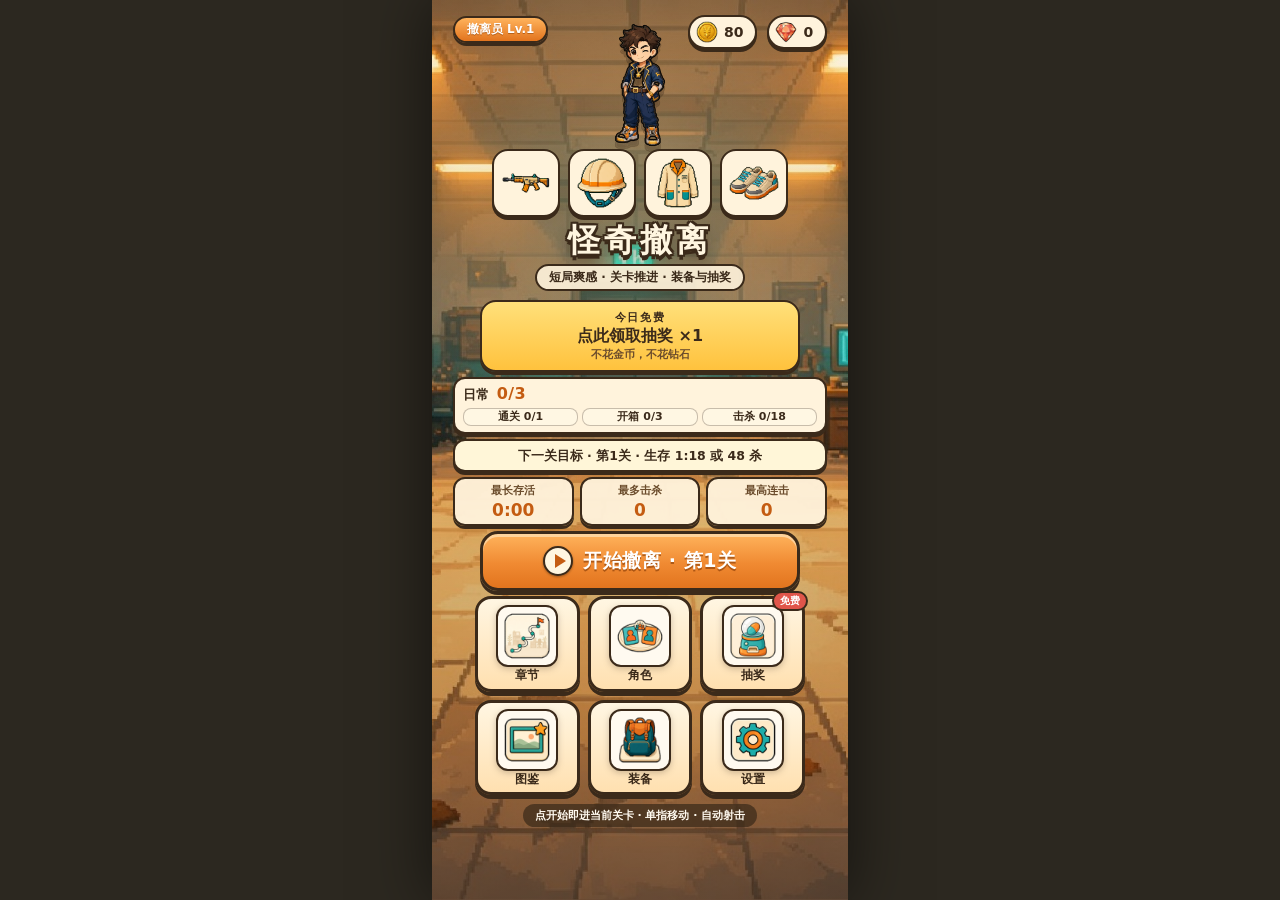
==== commit d0fe5245: "Full-stage experience: hooks 1–100 + endless, clear gifts, UX polish. Responds to “only 5 stages?” —" ====
--- a/guaiqi-evacuate/index.html
+++ b/guaiqi-evacuate/index.html
@@ -155,6 +155,7 @@
         <div class="hud-progress"><div id="clear-bar" class="clear-bar"></div></div>
         <div id="hud-combo" class="hud-combo hidden">×0</div>
         <div id="hud-shield" class="hud-shield hidden">盾×0</div>
+        <div id="hud-od" class="hud-od hidden">过载</div>
       </div>
       <div id="battle-tips" class="battle-tips">
         <div id="move-hint" class="coach-tip hidden">按住屏幕拖动</div>
--- a/guaiqi-evacuate/css/style.css
+++ b/guaiqi-evacuate/css/style.css
@@ -2111,3 +2111,26 @@
   font-weight: 700;
   color: var(--ink-soft);
 }
+
+
+/* Overdrive chip — visible firepower window, no camera shake */
+.hud-od {
+  position: absolute;
+  right: 10px;
+  top: 128px;
+  z-index: 6;
+  font-size: 12px;
+  font-weight: 800;
+  color: #5a3010;
+  background: linear-gradient(180deg, #f6d78a, #e8b85a);
+  border: 2px solid #5a3010;
+  border-radius: 99px;
+  padding: 2px 10px;
+  pointer-events: none;
+  box-shadow: 0 2px 0 rgba(90,48,16,0.35);
+}
+.hud.theme-ward .hud-od { top: 128px; }
+.st-sell {
+  color: #8a4a12;
+  font-weight: 800;
+}
